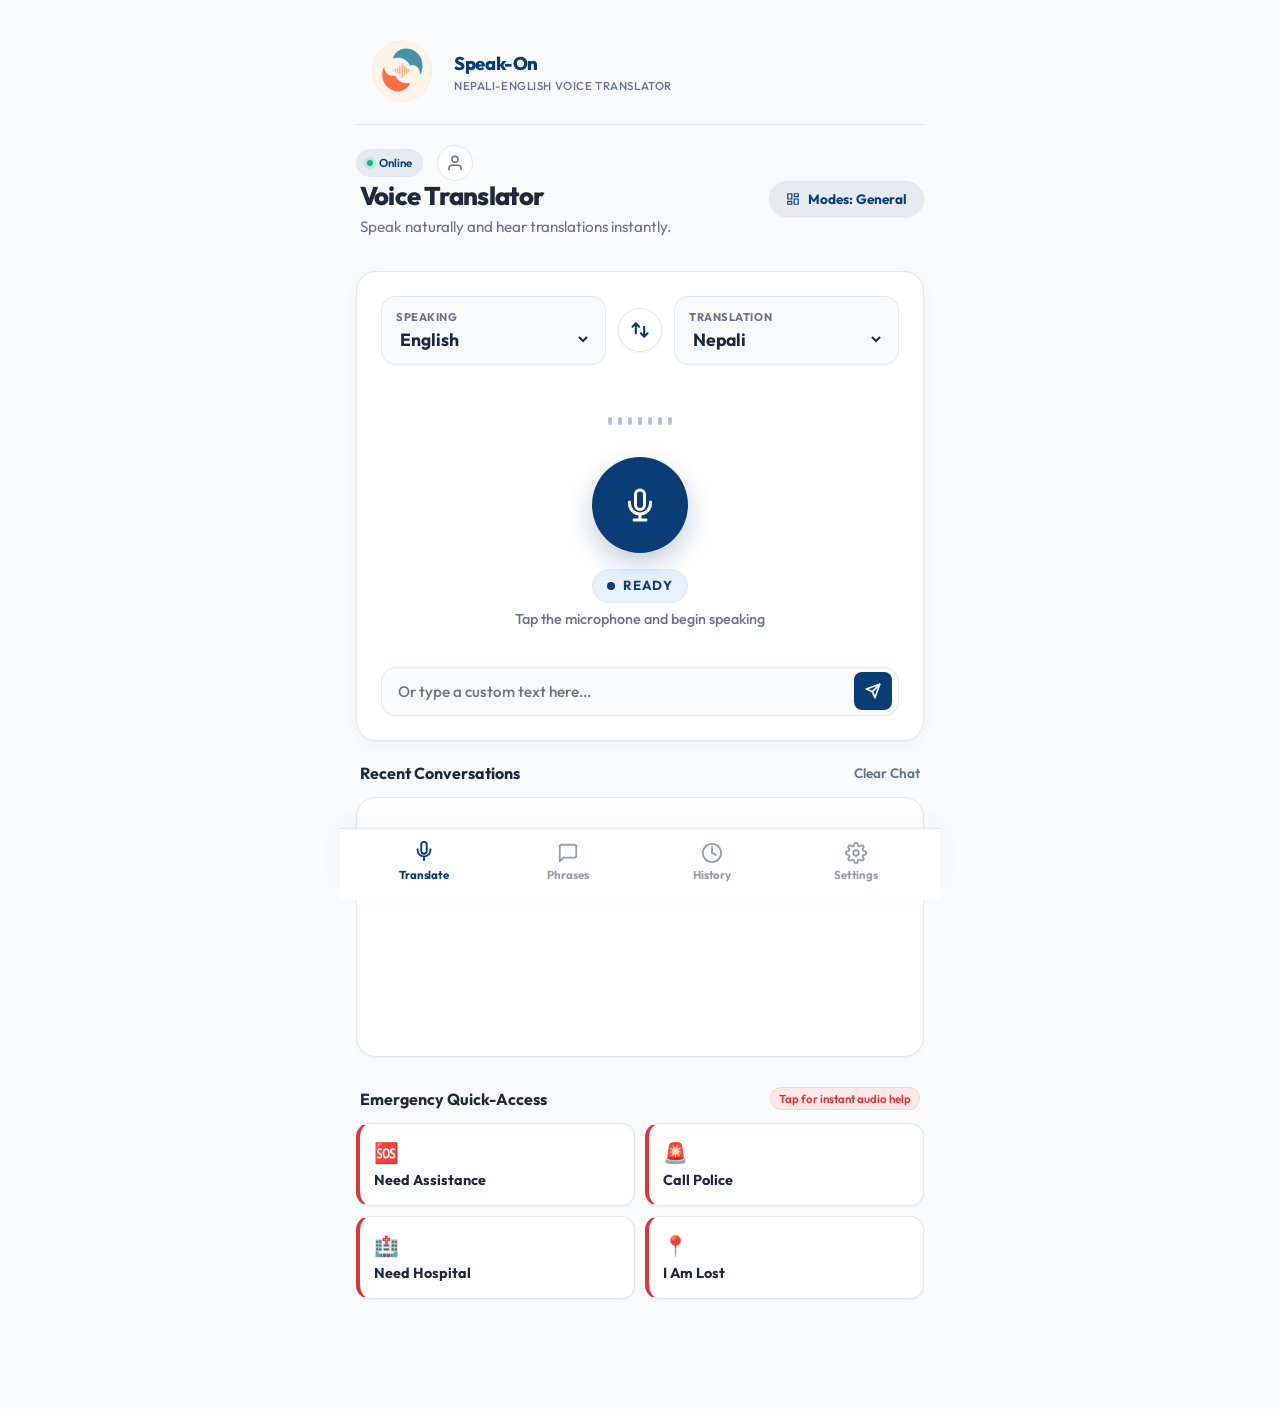
==== frontend/index.html @ 9ef64abe "Merge auth feature into main" ====
<!DOCTYPE html>
<html lang="en">
<head>
  <meta charset="UTF-8" />
  <meta name="viewport" content="width=device-width, initial-scale=1.0" />
  <title>Speak-On | Premium Voice Translator</title>
  
  <!-- Modern clean font from Google Fonts -->
  <link rel="preconnect" href="https://fonts.googleapis.com">
  <link rel="preconnect" href="https://fonts.gstatic.com" crossorigin>
  <link href="https://fonts.googleapis.com/css2?family=Outfit:wght@300;400;500;600;700;800&display=swap" rel="stylesheet">
  
  <link rel="stylesheet" href="style.css" />
</head>
<body>

  <!-- Main Shell optimized for both mobile one-hand use and center-focused desktop styling -->
  <div class="app-shell" id="appShell">
    
    <!-- Top Header Navigation -->
    <header class="app-header">
    <div class="header-left">

        <div class="logo-container">
            <img src="logo1.png" alt="Speak-On Logo" class="logo-img">
        </div>

        <div class="brand-text">
            <span class="app-name">Speak-On</span>
            <span class="app-tagline">
                Nepali-English Voice Translator
            </span>
        </div>

    </div>

</header>
      
      <div class="header-right">
        <!-- Live Offline / Online connectivity badge -->
        <div class="connectivity-badge" id="connectivityBadge">
          <span class="badge-dot"></span>
          <span class="badge-text" id="connectivityText">Online</span>
        </div>
        
        <button class="profile-btn" id="openProfile" aria-label="Profile Account">
          <svg viewBox="0 0 24 24" fill="none" stroke="currentColor" stroke-width="2" stroke-linecap="round" stroke-linejoin="round">
            <path d="M20 21v-2a4 4 0 0 0-4-4H8a4 4 0 0 0-4 4v2" />
            <circle cx="12" cy="7" r="4" />
          </svg>
        </button>
      </div>
    </header>

    <!-- Content Sections Wrapper -->
    <main class="app-content">
      
      <!-- 1. TRANSLATE TAB SECTION -->
      <section class="tab-panel active" id="tab-translator">
        
        <!-- Top Section -->
        <div class="translator-screen-top">
          <div class="section-intro">
            <h1 class="main-heading" id="mainScreenTitle">Voice Translator</h1>
            <p class="main-subheading" id="mainScreenDesc">Speak naturally and hear translations instantly.</p>
          </div>
          
          <div class="modes-pill-container">
            <!-- Mode selection button always present at the top of the screen -->
            <button class="btn-modes-trigger" id="btnModesTrigger" aria-haspopup="dialog" aria-label="Select translation mode">
              <svg viewBox="0 0 24 24" fill="none" stroke="currentColor" stroke-width="2" stroke-linecap="round" stroke-linejoin="round">
                <rect x="3" y="3" width="7" height="9" />
                <rect x="14" y="3" width="7" height="5" />
                <rect x="14" y="12" width="7" height="9" />
                <rect x="3" y="16" width="7" height="5" />
              </svg>
              <span id="activeModeLabel">Modes: General</span>
            </button>

            <!-- Reset back to general quick trigger, hidden in general mode -->
            <button class="btn-clear-mode-context" id="btnClearModeContext" style="display: none;" aria-label="Reset to general mode">
              Reset Mode
            </button>
          </div>
        </div>

        <!-- Main Split Layout (Translator vs Phrases & Conversations) -->
        <div class="mode-split-layout">
          
          <!-- Left Panel: Focused Translator Area -->
          <div class="mode-translator-panel">
            <div class="card translator-card">
              <!-- Language Selector -->
              <div class="language-selector">
                <div class="lang-card" id="sourceLangCard">
                  <span class="lang-label">Speaking</span>
                  <select id="sourceLanguage" class="lang-select" aria-label="Source Language">
                    <option value="English">English</option>
                    <option value="Nepali">Nepali</option>
                  </select>
                </div>

                <!-- Swap Button -->
                <button class="swap-button" id="swapLanguages" aria-label="Swap Languages">
                  <svg viewBox="0 0 24 24" fill="none" stroke="currentColor" stroke-width="2.5" stroke-linecap="round" stroke-linejoin="round">
                    <path d="M7 16V4M7 4L3 8M7 4l4 4M17 8v12M17 20l-4-4M17 20l4-4" />
                  </svg>
                </button>

                <div class="lang-card" id="targetLangCard">
                  <span class="lang-label">Translation</span>
                  <select id="targetLanguage" class="lang-select" aria-label="Target Language">
                    <option value="Nepali">Nepali</option>
                    <option value="English">English</option>
                  </select>
                </div>
              </div>

              <!-- Voice input microphone & waves -->
              <div class="voice-stage">
                <div class="recording-visualizer">
                  <div class="waves-container" id="wavesContainer">
                    <div class="wave-bar"></div>
                    <div class="wave-bar"></div>
                    <div class="wave-bar"></div>
                    <div class="wave-bar"></div>
                    <div class="wave-bar"></div>
                    <div class="wave-bar"></div>
                    <div class="wave-bar"></div>
                  </div>
                </div>

                <button class="mic-button" id="micButton" aria-label="Microphone, click to record voice">
                  <span class="mic-ripple"></span>
                  <svg class="mic-svg" viewBox="0 0 24 24" fill="none" stroke="currentColor" stroke-width="2" stroke-linecap="round" stroke-linejoin="round">
                    <path d="M12 2a3 3 0 0 0-3 3v7a3 3 0 0 0 6 0V5a3 3 0 0 0-3-3Z" />
                    <path d="M19 10v1a7 7 0 0 1-14 0v-1M12 19v3M8 22h8" />
                  </svg>
                </button>

                <div class="stage-info">
                  <div class="status-badge" id="statusBadge">
                    <span class="status-dot"></span>
                    <span class="status-text" id="statusText">Ready</span>
                  </div>
                  <p class="status-instruction" id="statusInstruction">Tap the microphone and begin speaking</p>
                </div>
              </div>

              <!-- Text fallback manual input -->
              <div class="manual-input-box">
                <input type="text" id="manualTextInput" placeholder="Or type a custom text here..." aria-label="Manual translate input" />
                <button class="btn-translate-submit" id="btnManualTranslate" aria-label="Translate typed text">
                  <svg viewBox="0 0 24 24" fill="none" stroke="currentColor" stroke-width="2.5" stroke-linecap="round" stroke-linejoin="round">
                    <line x1="22" y1="2" x2="11" y2="13" />
                    <polygon points="22 2 15 22 11 13 2 9 22 2" />
                  </svg>
                </button>
              </div>
            </div>
          </div>

          <!-- Right Panel: Quick Phrases & Conversations -->
          <div class="mode-phrases-chat-panel">
            
            <!-- Quick Phrases Card Grid (Only visible in specific modes) -->
            <div class="card mode-phrases-card" id="modePhrasesCard" style="display: none;">
              <div class="mode-phrases-header">
                <span class="phrases-card-title" id="phrasesCardTitle">Situational Phrases</span>
                <span class="phrases-card-desc">Tap for instant translation audio</span>
              </div>
              <div class="mode-phrases-scroll">
                <div class="mode-phrases-grid" id="modePhrasesGrid">
                  <!-- Dynamic phrase buttons loaded by JavaScript -->
                </div>
              </div>
            </div>

            <!-- Chat Conversations Area -->
            <div class="chat-section">
              <div class="chat-header">
                <span class="chat-title">Recent Conversations</span>
                <button class="chat-clear-btn" id="btnConversationClear" aria-label="Clear active conversation">Clear Chat</button>
              </div>
              
              <div class="chat-container" id="chatContainer">
                <!-- Dynamic chat bubbles loaded by JavaScript -->
              </div>
            </div>

          </div>

        </div>

        <!-- 6. EMERGENCY SECTION -->
        <div class="emergency-section">
          <div class="emergency-header">
            <span class="emergency-title">Emergency Quick-Access</span>
            <span class="emergency-tag">Tap for instant audio help</span>
          </div>
          
          <div class="emergency-grid" id="emergencyGrid">
            <button class="emergency-btn" data-phrase="Need Assistance" aria-label="Emergency button: Need Assistance">
              <span class="emerg-icon">🆘</span>
              <span class="emerg-label">Need Assistance</span>
            </button>
            <button class="emergency-btn" data-phrase="Call Police" aria-label="Emergency button: Call Police">
              <span class="emerg-icon">🚨</span>
              <span class="emerg-label">Call Police</span>
            </button>
            <button class="emergency-btn" data-phrase="Need Hospital" aria-label="Emergency button: Need Hospital">
              <span class="emerg-icon">🏥</span>
              <span class="emerg-label">Need Hospital</span>
            </button>
            <button class="emergency-btn" data-phrase="I Am Lost" aria-label="Emergency button: I Am Lost">
              <span class="emerg-icon">📍</span>
              <span class="emerg-label">I Am Lost</span>
            </button>
          </div>
        </div>

      </section>

      <!-- 2. QUICK PHRASES TAB SECTION -->
      <section class="tab-panel" id="tab-phrases">
        <div class="section-intro">
          <h1 class="main-heading">Quick Phrases</h1>
          <p class="main-subheading">Tappable phrase cards categorized for key tourist situations.</p>
        </div>

        <div class="phrases-wrapper">
          
          <!-- Category Grid Container -->
          <div class="phrases-category-card">
            <h2 class="category-header"><span class="cat-icon">🛒</span> Shopping</h2>
            <div class="phrases-grid" id="cat-shopping"></div>
          </div>

          <div class="phrases-category-card">
            <h2 class="category-header"><span class="cat-icon">🍽️</span> Dining</h2>
            <div class="phrases-grid" id="cat-dining"></div>
          </div>

          <div class="phrases-category-card">
            <h2 class="category-header"><span class="cat-icon">🚌</span> Transportation</h2>
            <div class="phrases-grid" id="cat-transportation"></div>
          </div>

          <div class="phrases-category-card">
            <h2 class="category-header"><span class="cat-icon">🏨</span> Hotel</h2>
            <div class="phrases-grid" id="cat-hotel"></div>
          </div>

        </div>
      </section>

      <!-- 3. TRANSLATION HISTORY TAB SECTION -->
      <section class="tab-panel" id="tab-history">
        <div class="section-intro">
          <h1 class="main-heading">Translation History</h1>
          <p class="main-subheading">Review recent translations. Click to play audio or save as favorite.</p>
        </div>

        <div class="card history-card">
          <div class="history-controls">
            <span class="history-count" id="historyCount">0 saved entries</span>
            <button class="btn-clear-history" id="btnClearHistory">Clear All</button>
          </div>
          
          <div class="history-list" id="historyList">
            <!-- Dynamic elements go here -->
          </div>
        </div>
      </section>

      <!-- 4. APP SETTINGS TAB SECTION -->
      <section class="tab-panel" id="tab-settings">
        <div class="section-intro">
          <h1 class="main-heading">Settings</h1>
          <p class="main-subheading">Customize speech speeds, accessibility themes, and manage data.</p>
        </div>

        <div class="card settings-card">
          <div class="settings-group">
            <h2 class="settings-group-title">Audio & Speech</h2>
            
            <div class="setting-row">
              <div class="setting-info">
                <span class="setting-title">Auto-play Translations</span>
                <span class="setting-desc">Automatically read translations out loud after voice recognition</span>
              </div>
              <label class="switch-toggle" aria-label="Toggle auto play translations">
                <input type="checkbox" id="toggleAutoPlay" checked />
                <span class="switch-slider"></span>
              </label>
            </div>

            <div class="setting-row range-row">
              <div class="setting-info">
                <span class="setting-title">Speech Playback Speed</span>
                <span class="setting-desc">Adjust reading pace for speech synthesizers</span>
              </div>
              <div class="slider-wrapper">
                <input type="range" id="speechSpeedSlider" min="0.5" max="1.5" step="0.1" value="1.0" aria-label="Speech speed slider" />
                <span class="slider-val" id="speechSpeedVal">1.0x</span>
              </div>
            </div>
          </div>

          <div class="settings-group">
            <h2 class="settings-group-title">Theme & Accessibility</h2>

            <div class="setting-row">
              <div class="setting-info">
                <span class="setting-title">Dark Mode Theme</span>
                <span class="setting-desc">Softer, low-light backdrop tailored for nighttime reading</span>
              </div>
              <label class="switch-toggle" aria-label="Toggle dark mode theme">
                <input type="checkbox" id="toggleDarkMode" />
                <span class="switch-slider"></span>
              </label>
            </div>

            <div class="setting-row">
              <div class="setting-info">
                <span class="setting-title">High Contrast Mode</span>
                <span class="setting-desc">Amplifies borders and font weights for enhanced legibility</span>
              </div>
              <label class="switch-toggle" aria-label="Toggle high contrast mode">
                <input type="checkbox" id="toggleHighContrast" />
                <span class="switch-slider"></span>
              </label>
            </div>
          </div>

          <div class="settings-group">
            <h2 class="settings-group-title">System Storage</h2>
            
            <div class="setting-row item-btn-row">
              <div class="setting-info">
                <span class="setting-title">Delete Saved Phrases</span>
                <span class="setting-desc">Clear bookmarked entries from your offline favorites storage</span>
              </div>
              <button class="danger-btn" id="btnResetBookmarks">Clear Saved</button>
            </div>
            
            <div class="setting-row item-btn-row">
              <div class="setting-info">
                <span class="setting-title">Reset Application</span>
                <span class="setting-desc">Wipes all cached translations, preferences, and offline histories</span>
              </div>
              <button class="danger-btn" id="btnResetApp">Reset All Data</button>
            </div>
          </div>
        </div>
      </section>

    </main>

    <!-- FIXED MOBILE-FRIENDLY BOTTOM NAVIGATION BAR -->
    <nav class="bottom-navigation" role="navigation" aria-label="App navigation tabs">
      <button class="nav-tab active" data-target="tab-translator" aria-label="Translate Tab">
        <svg class="nav-tab-icon" viewBox="0 0 24 24" fill="none" stroke="currentColor" stroke-width="2" stroke-linecap="round" stroke-linejoin="round">
          <path d="M12 2a3 3 0 0 0-3 3v7a3 3 0 0 0 6 0V5a3 3 0 0 0-3-3Z" />
          <path d="M19 10v1a7 7 0 0 1-14 0v-1M12 19v3" />
        </svg>
        <span class="nav-tab-label">Translate</span>
      </button>

      <button class="nav-tab" data-target="tab-phrases" aria-label="Phrases Tab">
        <svg class="nav-tab-icon" viewBox="0 0 24 24" fill="none" stroke="currentColor" stroke-width="2" stroke-linecap="round" stroke-linejoin="round">
          <path d="M21 15a2 2 0 0 1-2 2H7l-4 4V5a2 2 0 0 1 2-2h14a2 2 0 0 1 2 2z" />
        </svg>
        <span class="nav-tab-label">Phrases</span>
      </button>

      <button class="nav-tab" data-target="tab-history" aria-label="History Tab">
        <svg class="nav-tab-icon" viewBox="0 0 24 24" fill="none" stroke="currentColor" stroke-width="2" stroke-linecap="round" stroke-linejoin="round">
          <circle cx="12" cy="12" r="10" />
          <polyline points="12 6 12 12 16 14" />
        </svg>
        <span class="nav-tab-label">History</span>
      </button>

      <button class="nav-tab" data-target="tab-settings" aria-label="Settings Tab">
        <svg class="nav-tab-icon" viewBox="0 0 24 24" fill="none" stroke="currentColor" stroke-width="2" stroke-linecap="round" stroke-linejoin="round">
          <circle cx="12" cy="12" r="3" />
          <path d="M19.4 15a1.65 1.65 0 0 0 .33 1.82l.06.06a2 2 0 1 1-2.83 2.83l-.06-.06a1.65 1.65 0 0 0-1.82-.33 1.65 1.65 0 0 0-1 1.51V21a2 2 0 0 1-4 0v-.09A1.65 1.65 0 0 0 9 19.4a1.65 1.65 0 0 0-1.82.33l-.06.06a2 2 0 1 1-2.83-2.83l.06-.06a1.65 1.65 0 0 0 .33-1.82 1.65 1.65 0 0 0-1.51-1H3a2 2 0 0 1 0-4h.09A1.65 1.65 0 0 0 4.6 9a1.65 1.65 0 0 0-.33-1.82l-.06-.06a2 2 0 1 1 2.83-2.83l.06.06a1.65 1.65 0 0 0 1.82.33H9a1.65 1.65 0 0 0 1-1.51V3a2 2 0 0 1 4 0v.09a1.65 1.65 0 0 0 1 1.51 1.65 1.65 0 0 0 1.82-.33l.06-.06a2 2 0 1 1 2.83 2.83l-.06.06a1.65 1.65 0 0 0-.33 1.82V9a1.65 1.65 0 0 0 1.51 1H21a2 2 0 0 1 0 4h-.09a1.65 1.65 0 0 0-1.51 1z" />
        </svg>
        <span class="nav-tab-label">Settings</span>
      </button>
    </nav>

  </div>

  <!-- BUSINESS MODES SELECTION MODAL -->
  <div class="modal-overlay" id="modesModal">
    <div class="modal-content modal-content-modes">
      <button class="close-modal-btn" id="closeModesModal" aria-label="Close Modes Selection Modal">&times;</button>
      <div class="modal-header">
        <h3 class="modal-title">Select Translation Mode</h3>
        <p class="modal-desc">Tune Speak-On to specific travel situations for focused phrases and themes.</p>
      </div>

      <!-- Thumb-friendly Vertical List of Modes options -->
      <div class="modes-selection-list">
        
        <button class="mode-selection-item active" data-mode="general">
          <div class="mode-item-icon selection-icon-general">
            <svg viewBox="0 0 24 24" fill="none" stroke="currentColor" stroke-width="2" stroke-linecap="round" stroke-linejoin="round">
              <polygon points="12 2 2 7 12 12 22 7 12 2" />
              <polyline points="2 17 12 22 22 17" />
              <polyline points="2 12 12 17 22 12" />
            </svg>
          </div>
          <div class="mode-item-info">
            <span class="mode-item-title">General Mode</span>
            <p class="mode-item-desc">Standard speech translation for everyday conversations.</p>
          </div>
          <div class="mode-item-chevron">
            <svg viewBox="0 0 24 24" fill="none" stroke="currentColor" stroke-width="2.5" stroke-linecap="round" stroke-linejoin="round">
              <polyline points="9 18 15 12 9 6" />
            </svg>
          </div>
        </button>

        <button class="mode-selection-item" data-mode="shop">
          <div class="mode-item-icon selection-icon-shop">
            <svg viewBox="0 0 24 24" fill="none" stroke="currentColor" stroke-width="2" stroke-linecap="round" stroke-linejoin="round">
              <path d="M6 2L3 6v14a2 2 0 0 0 2 2h14a2 2 0 0 0 2-2V6l-3-4z" />
              <line x1="3" y1="6" x2="21" y2="6" />
              <path d="M16 10a4 4 0 0 1-8 0" />
            </svg>
          </div>
          <div class="mode-item-info">
            <span class="mode-item-title">Shop Mode</span>
            <p class="mode-item-desc">Tuned for local markets, pricing negotiations, and checkouts.</p>
          </div>
          <div class="mode-item-chevron">
            <svg viewBox="0 0 24 24" fill="none" stroke="currentColor" stroke-width="2.5" stroke-linecap="round" stroke-linejoin="round">
              <polyline points="9 18 15 12 9 6" />
            </svg>
          </div>
        </button>

        <button class="mode-selection-item" data-mode="taxi">
          <div class="mode-item-icon selection-icon-taxi">
            <svg viewBox="0 0 24 24" fill="none" stroke="currentColor" stroke-width="2" stroke-linecap="round" stroke-linejoin="round">
              <rect x="1" y="3" width="15" height="13" rx="2" ry="2" />
              <polygon points="16 8 20 8 23 11 23 16 16 16 16 8" />
              <circle cx="5.5" cy="18.5" r="2.5" />
              <circle cx="18.5" cy="18.5" r="2.5" />
            </svg>
          </div>
          <div class="mode-item-info">
            <span class="mode-item-title">Taxi Mode</span>
            <p class="mode-item-desc">Tuned for directions, fares, and transit communication.</p>
          </div>
          <div class="mode-item-chevron">
            <svg viewBox="0 0 24 24" fill="none" stroke="currentColor" stroke-width="2.5" stroke-linecap="round" stroke-linejoin="round">
              <polyline points="9 18 15 12 9 6" />
            </svg>
          </div>
        </button>

        <button class="mode-selection-item" data-mode="hotel">
          <div class="mode-item-icon selection-icon-hotel">
            <svg viewBox="0 0 24 24" fill="none" stroke="currentColor" stroke-width="2" stroke-linecap="round" stroke-linejoin="round">
              <path d="M2 22V4a2 2 0 0 1 2-2h16a2 2 0 0 1 2 2v18" />
              <path d="M6 12H4M10 12H8M14 12h-2M18 12h-2" />
              <path d="M6 16H4M10 16H8M14 16h-2M18 16h-2" />
              <path d="M6 8H4M10 8H8M14 8h-2M18 8h-2" />
              <path d="M10 22v-4a2 2 0 0 1 4 0v4" />
            </svg>
          </div>
          <div class="mode-item-info">
            <span class="mode-item-title">Hotel Mode</span>
            <p class="mode-item-desc">Tuned for bookings, Wi-Fi errors, and hospitality services.</p>
          </div>
          <div class="mode-item-chevron">
            <svg viewBox="0 0 24 24" fill="none" stroke="currentColor" stroke-width="2.5" stroke-linecap="round" stroke-linejoin="round">
              <polyline points="9 18 15 12 9 6" />
            </svg>
          </div>
        </button>

        <button class="mode-selection-item" data-mode="dining">
          <div class="mode-item-icon selection-icon-dining">
            <svg viewBox="0 0 24 24" fill="none" stroke="currentColor" stroke-width="2" stroke-linecap="round" stroke-linejoin="round">
              <path d="M12 2v20M17 5H9.5a3.5 3.5 0 0 0 0 7h5a3.5 3.5 0 0 1 0 7H6" />
            </svg>
          </div>
          <div class="mode-item-info">
            <span class="mode-item-title">Dining Mode</span>
            <p class="mode-item-desc">Tuned for cafe ordering, spices, menu looks, and billing.</p>
          </div>
          <div class="mode-item-chevron">
            <svg viewBox="0 0 24 24" fill="none" stroke="currentColor" stroke-width="2.5" stroke-linecap="round" stroke-linejoin="round">
              <polyline points="9 18 15 12 9 6" />
            </svg>
          </div>
        </button>

      </div>
    </div>
  </div>

  <!-- TOAST NOTIFICATION CONTAINER -->
  <div class="toast-notification" id="toastNotification" role="alert" aria-live="assertive">
    <span class="toast-message" id="toastMessage">Success</span>
  </div>

  <!-- PROFILE / LOGIN MODAL overlay -->
  <div class="modal-overlay" id="profileModal">
    <div class="modal-content">
      <button class="close-modal-btn" id="closeProfileModal" aria-label="Close Profile Modal">&times;</button>
      <div class="modal-header">
        <h3 class="modal-title">Speak-On Account</h3>
        <p class="modal-desc" id="accountModalDescription">Sign in to save and synchronize your language learning progress.</p>
      </div>

      <div id="signedOutAccount">
        <div class="btn-social-login google-login" id="btnGoogleLogin"></div>

        <div class="modal-separator"><span>or connect with email</span></div>

        <form class="modal-form" id="loginForm" onsubmit="event.preventDefault();">
          <div class="input-field-group">
            <label for="emailInput">Email Address</label>
            <input type="email" id="emailInput" placeholder="name@domain.com" required />
          </div>
          <div class="input-field-group">
            <label for="passwordInput">Password</label>
            <input type="password" id="passwordInput" placeholder="••••••••" required />
          </div>
          <button type="submit" class="btn-primary-action" id="btnEmailLogin">Sign In</button>
        </form>

        <p class="modal-switch-prompt">Don't have an account? <button class="link-switch" id="btnSwitchToSignUp">Sign Up</button></p>
      </div>

      <div class="account-session" id="signedInAccount" hidden>
        <div class="account-avatar" id="accountAvatar"></div>
        <strong class="account-name" id="accountName"></strong>
        <span class="account-email" id="accountEmail"></span>
        <button type="button" class="btn-primary-action account-logout" id="btnLogout">Log Out</button>
      </div>
    </div>
  </div>

  <script src="config.js"></script>
  <script src="script.js"></script>
</body>
</html>
---- frontend/style.css ----
/* 
 * Speak-On Premium Voice Translator Style Sheet
 * Design Ethos: Apple Human Interface Design, Google Translate Simplicity, Airbnb Spacious Layout
 */

/* -------------------------------------------------------------
 * 1. Design Tokens & CSS Variables
 * ------------------------------------------------------------- */
:root {
  /* Fonts */
  --font-family: 'Outfit', -apple-system, BlinkMacSystemFont, "Segoe UI", Roboto, Helvetica, Arial, sans-serif;
  
  /* HSL Color System */
  --primary-hue: 212;
  --primary-sat: 84%;
  --primary-lightness: 25%; /* Deep Blue #0a3d75 */
  
  --primary: hsl(var(--primary-hue), var(--primary-sat), var(--primary-lightness));
  --primary-hover: hsl(var(--primary-hue), var(--primary-sat), calc(var(--primary-lightness) - 5%));
  --primary-light: hsl(var(--primary-hue), var(--primary-sat), 95%);
  --primary-alpha: hsla(var(--primary-hue), var(--primary-sat), var(--primary-lightness), 0.08);
  
  /* Emergency/Recording Accent */
  --accent-red: #D9383A;
  --accent-red-hover: #C22D2F;
  --accent-red-light: #FDE8E8;
  --accent-red-alpha: rgba(217, 56, 58, 0.15);

  /* Layout Backgrounds */
  --bg: #FAFBFC;
  --card-bg: #FFFFFF;
  --chat-sent-bg: var(--primary);
  --chat-sent-text: #FFFFFF;
  --chat-rec-bg: #F1F5F9;
  --chat-rec-text: #1E293B;
  
  /* Typography Colors */
  --text: #1E293B;
  --text-muted: #64748B;
  --text-inverse: #FFFFFF;

  /* Borders & Shadows */
  --border: #E2E8F0;
  --border-thick: 1px;
  --border-radius-lg: 20px;
  --border-radius-md: 14px;
  --border-radius-sm: 8px;
  
  --shadow-sm: 0 1px 3px rgba(15, 23, 42, 0.04), 0 1px 2px rgba(0, 0, 0, 0.02);
  --shadow-md: 0 4px 16px rgba(15, 23, 42, 0.04), 0 1px 2px rgba(15, 23, 42, 0.02);
  --shadow-lg: 0 16px 36px rgba(15, 23, 42, 0.05), 0 4px 12px rgba(0, 0, 0, 0.03);

  /* Audio Wave Heights default */
  --wave-bar-height: 8px;

  /* Transitions */
  --transition-fast: 0.15s ease;
  --transition-normal: 0.25s cubic-bezier(0.4, 0, 0.2, 1);
  --transition-slow: 0.4s cubic-bezier(0.4, 0, 0.2, 1);
}

/* -------------------------------------------------------------
 * 1B. Dynamic Contextual Mode Color Themes
 * ------------------------------------------------------------- */
.app-shell.theme-shop {
  --primary-hue: 340;
  --primary-sat: 75%;
  --primary-lightness: 35%; /* Deep Boutique Crimson */
}

.app-shell.theme-taxi {
  --primary-hue: 38;
  --primary-sat: 92%;
  --primary-lightness: 28%; /* Gold Cab Transit */
}

.app-shell.theme-hotel {
  --primary-hue: 162;
  --primary-sat: 65%;
  --primary-lightness: 24%; /* Serene Hospitality Emerald */
}

.app-shell.theme-dining {
  --primary-hue: 18;
  --primary-sat: 75%;
  --primary-lightness: 34%; /* Warm Dining Terracotta */
}

/* -------------------------------------------------------------
 * 2. Theme Overrides (Dark & High Contrast)
 * ------------------------------------------------------------- */
body.dark-mode {
  --bg: #121824;
  --card-bg: #1E2638;
  
  --primary-light: #253147;
  --primary-alpha: rgba(56, 139, 253, 0.15);
  
  --chat-sent-bg: var(--primary-light);
  --chat-sent-text: #F1F5F9;
  --chat-rec-bg: #2B364C;
  --chat-rec-text: #F1F5F9;
  
  --text: #F1F5F9;
  --text-muted: #94A3B8;
  --border: #2E3A52;
  
  --shadow-sm: 0 1px 3px rgba(0, 0, 0, 0.2);
  --shadow-md: 0 4px 16px rgba(0, 0, 0, 0.25);
  --shadow-lg: 0 16px 36px rgba(0, 0, 0, 0.3);
}

body.high-contrast {
  --border-thick: 2px;
  --border: #0F172A;
  --text: #000000;
  --text-muted: #1E293B;
  --shadow-sm: none;
  --shadow-md: none;
  --shadow-lg: none;
}

body.dark-mode.high-contrast {
  --border: #FFFFFF;
  --text: #FFFFFF;
  --text-muted: #CBD5E1;
}

/* -------------------------------------------------------------
 * 3. Global CSS Reset & Base Elements
 * ------------------------------------------------------------- */
* {
  box-sizing: border-box;
  margin: 0;
  padding: 0;
  -webkit-tap-highlight-color: transparent;
}

body {
  font-family: var(--font-family);
  background-color: var(--bg);
  color: var(--text);
  line-height: 1.5;
  transition: background-color var(--transition-normal), color var(--transition-normal);
  display: flex;
  justify-content: center;
  min-height: 100vh;
  overflow-x: hidden;
  padding-bottom: 90px; /* Space for bottom nav */
}

input, select, textarea, button {
  font-family: inherit;
  font-size: inherit;
  color: inherit;
  outline: none;
}

button {
  background: none;
  border: none;
  cursor: pointer;
  display: inline-flex;
  align-items: center;
  justify-content: center;
  transition: all var(--transition-fast);
}

/* Scrollbar Customization */
::-webkit-scrollbar {
  width: 6px;
  height: 6px;
}
::-webkit-scrollbar-track {
  background: transparent;
}
::-webkit-scrollbar-thumb {
  background: var(--border);
  border-radius: 99px;
}
::-webkit-scrollbar-thumb:hover {
  background: var(--text-muted);
}

/* -------------------------------------------------------------
 * 4. App Shell & Layout
 * ------------------------------------------------------------- */
.app-shell {
  width: 100%;
  max-width: 600px; /* Default shell frame */
  padding: 20px 16px;
  display: flex;
  flex-direction: column;
  min-height: 100vh;
  transition: all var(--transition-normal);
}

/* Expands viewport for split columns during active business modes */
.app-shell.mode-active {
  max-width: 1000px;
}

/* Header */
.app-header {
  display: flex;
  align-items: center;
  justify-content: space-between;
  padding: 12px 6px;
  margin-bottom: 20px;
  border-bottom: var(--border-thick) solid var(--border);
  transition: border-color var(--transition-normal);
}

.header-left {
  display: flex;
  align-items: center;
  gap: 12px;
}

.logo-container {
  width: 40px;
  height: 40px;
  display: grid;
  place-items: center;
}

.logo-svg {
  width: 100%;
  height: 100%;
  border-radius: 12px;
}

.brand-text {
  display: flex;
  flex-direction: column;
}

.app-name {
  font-size: 1.15rem;
  font-weight: 800;
  letter-spacing: -0.02em;
  color: var(--primary);
  transition: color var(--transition-normal);
}
body.dark-mode .app-name {
  color: #FFFFFF;
}

.app-tagline {
  font-size: 0.72rem;
  color: var(--text-muted);
  font-weight: 500;
  text-transform: uppercase;
  letter-spacing: 0.05em;
}

.header-right {
  display: flex;
  align-items: center;
  gap: 14px;
}

/* Connectivity Indicator Badge */
.connectivity-badge {
  display: flex;
  align-items: center;
  gap: 6px;
  background-color: var(--primary-alpha);
  border: var(--border-thick) solid var(--border);
  padding: 4px 10px;
  border-radius: 99px;
  font-size: 0.72rem;
  font-weight: 600;
  color: var(--primary);
  transition: all var(--transition-normal);
}
body.dark-mode .connectivity-badge {
  color: #FFFFFF;
}

.badge-dot {
  width: 6px;
  height: 6px;
  background-color: #10B981; /* Green */
  border-radius: 50%;
  box-shadow: 0 0 0 3px rgba(16, 185, 129, 0.15);
}

.connectivity-badge.offline {
  background-color: var(--accent-red-alpha);
  color: var(--accent-red);
}
.connectivity-badge.offline .badge-dot {
  background-color: var(--accent-red);
  box-shadow: 0 0 0 3px rgba(217, 56, 58, 0.2);
}

.profile-btn {
  width: 36px;
  height: 36px;
  display: inline-flex;
  align-items: center;
  justify-content: center;
  border-radius: 50%;
  color: var(--text-muted);
  font: inherit;
  font-size: 0.875rem;
  font-weight: 700;
  border: var(--border-thick) solid var(--border);
  background-color: var(--card-bg);
}
.profile-btn:hover {
  color: var(--primary);
  background-color: var(--primary-light);
  transform: translateY(-1px);
}
.profile-btn svg {
  width: 18px;
  height: 18px;
}

/* -------------------------------------------------------------
 * 5. General Layout Classes
 * ------------------------------------------------------------- */
.app-content {
  flex: 1;
  display: flex;
  flex-direction: column;
}

/* Tab Switching Control */
.tab-panel {
  display: none;
  animation: fadeIn var(--transition-normal);
}

.tab-panel.active {
  display: flex;
  flex-direction: column;
  gap: 20px;
}

.section-intro {
  margin-bottom: 4px;
  padding: 0 4px;
  flex: 1;
}

.main-heading {
  font-size: 1.6rem;
  font-weight: 800;
  letter-spacing: -0.03em;
  color: var(--text);
  line-height: 1.2;
}

.main-subheading {
  font-size: 0.95rem;
  color: var(--text-muted);
  margin-top: 4px;
}

/* Card Container Base */
.card {
  background-color: var(--card-bg);
  border: var(--border-thick) solid var(--border);
  border-radius: var(--border-radius-lg);
  box-shadow: var(--shadow-md);
  padding: 24px;
  display: flex;
  flex-direction: column;
  gap: 20px;
  transition: all var(--transition-normal);
}

/* -------------------------------------------------------------
 * 6. Dynamic Mode Selection Bar (Top of Screen)
 * ------------------------------------------------------------- */
.translator-screen-top {
  display: flex;
  justify-content: space-between;
  align-items: flex-start;
  gap: 16px;
  margin-bottom: 8px;
}

@media (max-width: 480px) {
  .translator-screen-top {
    flex-direction: column;
    align-items: stretch;
    gap: 12px;
  }
}

.modes-pill-container {
  display: flex;
  align-items: center;
  gap: 8px;
}

.btn-modes-trigger {
  padding: 8px 16px;
  border-radius: 99px;
  background-color: var(--primary-alpha);
  border: var(--border-thick) solid var(--border);
  color: var(--primary);
  font-size: 0.85rem;
  font-weight: 700;
  display: inline-flex;
  align-items: center;
  gap: 8px;
  box-shadow: var(--shadow-sm);
  transition: all var(--transition-normal);
}

.btn-modes-trigger svg {
  width: 14px;
  height: 14px;
}

.btn-modes-trigger:hover {
  background-color: var(--primary);
  color: var(--text-inverse);
  transform: translateY(-1px);
}

.btn-clear-mode-context {
  font-size: 0.78rem;
  font-weight: 700;
  color: var(--accent-red);
  background-color: var(--accent-red-light);
  border: var(--border-thick) solid rgba(217, 56, 58, 0.1);
  padding: 8px 14px;
  border-radius: 99px;
}
.btn-clear-mode-context:hover {
  background-color: var(--accent-red);
  color: #FFFFFF;
}

/* -------------------------------------------------------------
 * 7. Unified Mode Screen Split Layout
 * ------------------------------------------------------------- */
.mode-split-layout {
  display: grid;
  grid-template-columns: 1fr;
  gap: 20px;
  width: 100%;
}

@media (min-width: 900px) {
  .mode-split-layout.mode-active {
    grid-template-columns: 1.05fr 1fr;
    gap: 24px;
    align-items: start;
  }
}

.mode-translator-panel {
  display: flex;
  flex-direction: column;
  gap: 20px;
}

.mode-phrases-chat-panel {
  display: flex;
  flex-direction: column;
  gap: 20px;
}

.mode-phrases-card {
  padding: 20px;
  animation: fadeIn var(--transition-normal);
}

.mode-phrases-header {
  display: flex;
  flex-direction: column;
  gap: 2px;
  margin-bottom: 12px;
}

.phrases-card-title {
  font-size: 0.95rem;
  font-weight: 700;
  color: var(--text);
}

.phrases-card-desc {
  font-size: 0.76rem;
  color: var(--text-muted);
}

.mode-phrases-scroll {
  max-height: 230px;
  overflow-y: auto;
  padding-right: 4px;
}

.mode-phrases-grid {
  display: grid;
  grid-template-columns: 1fr;
  gap: 8px;
}

/* Phrase chip button */
.mode-phrase-btn {
  background-color: var(--bg);
  border: var(--border-thick) solid var(--border);
  border-radius: var(--border-radius-md);
  padding: 12px 14px;
  display: flex;
  align-items: center;
  justify-content: space-between;
  width: 100%;
  text-align: left;
  transition: all var(--transition-fast);
}

.mode-phrase-btn:hover {
  background-color: var(--primary-light);
  border-color: var(--primary);
  transform: translateX(4px);
}

.mode-phrase-btn .phrase-text {
  font-size: 0.88rem;
  font-weight: 600;
  color: var(--text);
}

.mode-phrase-btn .phrase-play-arrow {
  color: var(--primary);
  width: 16px;
  height: 16px;
  display: grid;
  place-items: center;
}
.mode-phrase-btn .phrase-play-arrow svg {
  width: 12px;
  height: 12px;
}

/* -------------------------------------------------------------
 * 8. Language Selector & Dropdowns
 * ------------------------------------------------------------- */
.language-selector {
  display: grid;
  grid-template-columns: 1fr auto 1fr;
  align-items: center;
  gap: 12px;
}

.lang-card {
  background-color: var(--bg);
  border: var(--border-thick) solid var(--border);
  border-radius: var(--border-radius-md);
  padding: 12px 14px;
  display: flex;
  flex-direction: column;
  transition: all var(--transition-normal);
}
.lang-card:focus-within {
  border-color: var(--primary);
  box-shadow: 0 0 0 3px var(--primary-alpha);
}

.lang-label {
  font-size: 0.7rem;
  font-weight: 700;
  text-transform: uppercase;
  color: var(--text-muted);
  letter-spacing: 0.05em;
  margin-bottom: 2px;
}

.lang-select {
  border: none;
  background: transparent;
  font-size: 1.1rem;
  font-weight: 700;
  color: var(--text);
  cursor: pointer;
  width: 100%;
}

.swap-button {
  width: 44px;
  height: 44px;
  border-radius: 50%;
  background-color: var(--card-bg);
  border: var(--border-thick) solid var(--border);
  color: var(--primary);
  box-shadow: var(--shadow-sm);
  transition: all var(--transition-normal);
}
.swap-button:hover {
  transform: rotate(180deg) scale(1.05);
  background-color: var(--primary-light);
  box-shadow: var(--shadow-md);
}
.swap-button svg {
  width: 20px;
  height: 20px;
}

/* -------------------------------------------------------------
 * 9. Voice recorder & waveform visualizer
 * ------------------------------------------------------------- */
.voice-stage {
  display: flex;
  flex-direction: column;
  align-items: center;
  padding: 16px 0;
  gap: 16px;
}

/* Waveforms */
.recording-visualizer {
  height: 40px;
  display: grid;
  place-items: center;
  width: 100%;
}

.waves-container {
  display: flex;
  align-items: center;
  justify-content: center;
  gap: 6px;
  height: 100%;
  opacity: 0.3;
  transition: opacity var(--transition-normal);
}
.waves-container.animating {
  opacity: 1;
}

.wave-bar {
  width: 4px;
  height: var(--wave-bar-height);
  background-color: var(--primary);
  border-radius: 99px;
  transition: height var(--transition-fast) ease-in-out;
}
.waves-container.animating .wave-bar {
  background-color: var(--accent-red);
  animation: bounceWave 1.2s ease-in-out infinite alternate;
}

.waves-container.animating .wave-bar:nth-child(1) { animation-delay: 0.1s; height: 12px; }
.waves-container.animating .wave-bar:nth-child(2) { animation-delay: 0.4s; height: 26px; }
.waves-container.animating .wave-bar:nth-child(3) { animation-delay: 0.2s; height: 18px; }
.waves-container.animating .wave-bar:nth-child(4) { animation-delay: 0.5s; height: 36px; }
.waves-container.animating .wave-bar:nth-child(5) { animation-delay: 0.3s; height: 22px; }
.waves-container.animating .wave-bar:nth-child(6) { animation-delay: 0.6s; height: 30px; }
.waves-container.animating .wave-bar:nth-child(7) { animation-delay: 0.15s; height: 10px; }

/* Large Microphone Button */
.mic-button {
  position: relative;
  width: 96px;
  height: 96px;
  border-radius: 50%;
  background-color: var(--primary);
  color: var(--text-inverse);
  box-shadow: 0 10px 24px rgba(10, 61, 117, 0.25);
  z-index: 2;
  transition: background-color var(--transition-normal), box-shadow var(--transition-normal);
}

.mic-button svg {
  width: 36px;
  height: 36px;
  transition: transform var(--transition-normal);
}

.mic-ripple {
  position: absolute;
  inset: -6px;
  border-radius: 50%;
  border: 2px solid var(--primary);
  opacity: 0;
  z-index: -1;
  transition: all var(--transition-normal);
}

.mic-button.listening {
  background-color: var(--accent-red);
  box-shadow: 0 10px 24px rgba(217, 56, 58, 0.3);
}

.mic-button.listening .mic-ripple {
  border-color: var(--accent-red);
  animation: pulseRipple 1.6s infinite ease-out;
  opacity: 0.8;
}

.mic-button:hover {
  transform: translateY(-2px) scale(1.02);
}
.mic-button:active {
  transform: translateY(1px) scale(0.98);
}

/* Stage status text */
.stage-info {
  display: flex;
  flex-direction: column;
  align-items: center;
  gap: 6px;
}

.status-badge {
  display: flex;
  align-items: center;
  gap: 8px;
  background-color: var(--primary-light);
  border: var(--border-thick) solid var(--border);
  padding: 6px 14px;
  border-radius: 99px;
  transition: all var(--transition-normal);
}
body.dark-mode .status-badge {
  background-color: #2E384D;
}

.status-badge .status-dot {
  width: 8px;
  height: 8px;
  border-radius: 50%;
  background-color: var(--primary);
  transition: all var(--transition-normal);
}

.status-text {
  font-size: 0.82rem;
  font-weight: 700;
  text-transform: uppercase;
  letter-spacing: 0.05em;
  color: var(--primary);
  transition: all var(--transition-normal);
}
body.dark-mode .status-text {
  color: #FFFFFF;
}

.status-instruction {
  font-size: 0.9rem;
  color: var(--text-muted);
  font-weight: 500;
  text-align: center;
}

/* Recorder Status States */
.status-badge.listening {
  background-color: var(--accent-red-light);
}
.status-badge.listening .status-dot {
  background-color: var(--accent-red);
  animation: pulseOpacity 1s infinite alternate;
}
.status-badge.listening .status-text {
  color: var(--accent-red);
}

.status-badge.translating {
  background-color: #FEF3C7; /* Amber light */
}
.status-badge.translating .status-dot {
  background-color: #D97706; /* Amber */
  animation: pulseScale 0.8s infinite alternate;
}
.status-badge.translating .status-text {
  color: #D97706;
}

.status-badge.transcribing {
  background-color: #E0F2FE;
}
.status-badge.transcribing .status-dot {
  background-color: #0284C7;
  animation: pulseScale 0.8s infinite alternate;
}
.status-badge.transcribing .status-text {
  color: #0284C7;
}

.status-badge.ready-playback {
  background-color: #D1FAE5; /* Emerald light */
}
.status-badge.ready-playback .status-dot {
  background-color: #059669; /* Emerald */
}
.status-badge.ready-playback .status-text {
  color: #059669;
}

/* Typed Input Fallback */
.manual-input-box {
  display: flex;
  align-items: center;
  background-color: var(--bg);
  border: var(--border-thick) solid var(--border);
  border-radius: var(--border-radius-md);
  padding: 4px 6px 4px 16px;
  transition: all var(--transition-normal);
}
.manual-input-box:focus-within {
  border-color: var(--primary);
  box-shadow: 0 0 0 3px var(--primary-alpha);
}

.manual-input-box input {
  flex: 1;
  border: none;
  background: transparent;
  font-size: 0.95rem;
  font-weight: 500;
  padding: 10px 0;
}

.btn-translate-submit {
  width: 38px;
  height: 38px;
  border-radius: var(--border-radius-sm);
  background-color: var(--primary);
  color: var(--text-inverse);
  transition: background-color var(--transition-normal);
}
.btn-translate-submit:hover {
  background-color: var(--primary-hover);
  transform: scale(1.02);
}
.btn-translate-submit svg {
  width: 16px;
  height: 16px;
}

/* -------------------------------------------------------------
 * 10. Conversation Chat Layout & Bubbles
 * ------------------------------------------------------------- */
.chat-section {
  display: flex;
  flex-direction: column;
  gap: 12px;
}

.chat-header {
  display: flex;
  align-items: center;
  justify-content: space-between;
  padding: 0 4px;
}

.chat-title {
  font-size: 1rem;
  font-weight: 700;
  color: var(--text);
}

.chat-clear-btn {
  font-size: 0.85rem;
  font-weight: 600;
  color: var(--text-muted);
}
.chat-clear-btn:hover {
  color: var(--accent-red);
}

.chat-container {
  background-color: var(--card-bg);
  border: var(--border-thick) solid var(--border);
  border-radius: var(--border-radius-lg);
  padding: 20px;
  min-height: 260px;
  max-height: 340px;
  overflow-y: auto;
  display: flex;
  flex-direction: column;
  gap: 18px;
  box-shadow: var(--shadow-sm);
  scroll-behavior: smooth;
  transition: all var(--transition-normal);
}

.chat-empty-state {
  display: flex;
  flex-direction: column;
  align-items: center;
  justify-content: center;
  flex: 1;
  text-align: center;
  gap: 12px;
  color: var(--text-muted);
  padding: 40px 10px;
}

.empty-state-icon {
  width: 48px;
  height: 48px;
  border-radius: 50%;
  background-color: var(--primary-alpha);
  color: var(--primary);
  display: grid;
  place-items: center;
}
.empty-state-icon svg {
  width: 24px;
  height: 24px;
}

/* Conversation Speech Bubbles */
.speech-row {
  display: flex;
  flex-direction: column;
  width: 100%;
  animation: slideBubble var(--transition-normal) forwards;
}

.speech-bubble {
  max-width: 85%;
  padding: 12px 16px;
  border-radius: var(--border-radius-lg);
  position: relative;
  display: flex;
  flex-direction: column;
  gap: 4px;
  box-shadow: var(--shadow-sm);
}

.bubble-meta {
  display: flex;
  align-items: center;
  gap: 6px;
  font-size: 0.68rem;
  font-weight: 700;
  text-transform: uppercase;
  letter-spacing: 0.05em;
  opacity: 0.8;
}

.bubble-text {
  font-size: 0.98rem;
  font-weight: 500;
  word-break: break-word;
}

.bubble-time {
  font-size: 0.65rem;
  opacity: 0.6;
  margin-top: 4px;
  align-self: flex-end;
}

/* Right Aligned Sent (Tourist Speech) */
.speech-row.sent {
  align-items: flex-end;
}
.speech-row.sent .speech-bubble {
  background-color: var(--chat-sent-bg);
  color: var(--chat-sent-text);
  border-bottom-right-radius: 4px;
}
.speech-row.sent .bubble-meta {
  color: var(--chat-sent-text);
}

/* Left Aligned Received (Translated Local Speech) */
.speech-row.received {
  align-items: flex-start;
}
.speech-row.received .speech-bubble {
  background-color: var(--chat-rec-bg);
  color: var(--chat-rec-text);
  border-bottom-left-radius: 4px;
}
.speech-row.received .bubble-meta {
  color: var(--primary);
}
body.dark-mode .speech-row.received .bubble-meta {
  color: #8BA8CC;
}

/* Translation Actions Panel under Received Bubbles */
.bubble-actions {
  display: flex;
  align-items: center;
  gap: 8px;
  margin-top: 8px;
  padding: 6px 8px;
  border-top: 1px solid var(--border);
  justify-content: flex-end;
}
body.dark-mode .bubble-actions {
  border-color: rgba(255, 255, 255, 0.08);
}

.action-icon-btn {
  width: 28px;
  height: 28px;
  border-radius: 50%;
  color: var(--text-muted);
  background-color: transparent;
}
.action-icon-btn:hover {
  color: var(--primary);
  background-color: var(--primary-light);
}
body.dark-mode .action-icon-btn:hover {
  color: #FFFFFF;
  background-color: #2F3D58;
}

.action-icon-btn svg {
  width: 14px;
  height: 14px;
}

/* Saved state for Bookmark button */
.action-icon-btn.saved {
  color: #D97706; /* Star Amber */
}
.action-icon-btn.saved:hover {
  color: #B45309;
}

/* -------------------------------------------------------------
 * 11. Emergency Access Section
 * ------------------------------------------------------------- */
.emergency-section {
  display: flex;
  flex-direction: column;
  gap: 12px;
  margin-top: 10px;
}

.emergency-header {
  display: flex;
  justify-content: space-between;
  align-items: center;
  padding: 0 4px;
}

.emergency-title {
  font-size: 1rem;
  font-weight: 700;
  color: var(--text);
}

.emergency-tag {
  font-size: 0.72rem;
  color: var(--accent-red);
  font-weight: 600;
  background-color: var(--accent-red-light);
  padding: 2px 8px;
  border-radius: 99px;
  border: var(--border-thick) solid rgba(217, 56, 58, 0.1);
}

.emergency-grid {
  display: grid;
  grid-template-columns: repeat(2, 1fr);
  gap: 10px;
}

.emergency-btn {
  background-color: var(--card-bg);
  border: var(--border-thick) solid var(--border);
  border-radius: var(--border-radius-md);
  padding: 16px 14px;
  display: flex;
  flex-direction: column;
  align-items: flex-start;
  gap: 6px;
  box-shadow: var(--shadow-sm);
  border-left: 4px solid var(--accent-red);
  text-align: left;
}
.emergency-btn:hover {
  transform: translateY(-2px);
  box-shadow: var(--shadow-md);
  background-color: var(--accent-red-light);
}

.emerg-icon {
  font-size: 1.25rem;
}

.emerg-label {
  font-size: 0.9rem;
  font-weight: 700;
  color: var(--text);
}

/* -------------------------------------------------------------
 * 12. Quick Phrases Tab Components
 * ------------------------------------------------------------- */
.phrases-wrapper {
  display: flex;
  flex-direction: column;
  gap: 20px;
}

.phrases-category-card {
  background-color: var(--card-bg);
  border: var(--border-thick) solid var(--border);
  border-radius: var(--border-radius-lg);
  padding: 20px;
  box-shadow: var(--shadow-sm);
  display: flex;
  flex-direction: column;
  gap: 14px;
  transition: all var(--transition-normal);
}

.category-header {
  font-size: 1.1rem;
  font-weight: 700;
  color: var(--text);
  display: flex;
  align-items: center;
  gap: 8px;
}

.cat-icon {
  font-size: 1.2rem;
}

.phrases-grid {
  display: grid;
  grid-template-columns: 1fr;
  gap: 8px;
}

.phrase-row-btn {
  background-color: var(--bg);
  border: var(--border-thick) solid var(--border);
  border-radius: var(--border-radius-md);
  padding: 12px 14px;
  display: flex;
  align-items: center;
  justify-content: space-between;
  width: 100%;
  text-align: left;
}
.phrase-row-btn:hover {
  background-color: var(--primary-light);
  border-color: var(--primary);
  transform: translateX(4px);
}

.phrase-row-btn .phrase-text {
  font-size: 0.9rem;
  font-weight: 600;
  color: var(--text);
}

.phrase-play-arrow {
  color: var(--primary);
  width: 20px;
  height: 20px;
  display: grid;
  place-items: center;
}
.phrase-play-arrow svg {
  width: 14px;
  height: 14px;
}

/* -------------------------------------------------------------
 * 13. History Page Components
 * ------------------------------------------------------------- */
.history-card {
  padding: 20px;
}

.history-controls {
  display: flex;
  align-items: center;
  justify-content: space-between;
  padding-bottom: 12px;
  border-bottom: 1px solid var(--border);
  margin-bottom: 8px;
}

.history-count {
  font-size: 0.85rem;
  font-weight: 600;
  color: var(--text-muted);
}

.btn-clear-history {
  font-size: 0.85rem;
  font-weight: 700;
  color: var(--accent-red);
}
.btn-clear-history:hover {
  text-decoration: underline;
}

.history-list {
  display: flex;
  flex-direction: column;
  gap: 12px;
  max-height: 480px;
  overflow-y: auto;
}

.history-item {
  background-color: var(--bg);
  border: var(--border-thick) solid var(--border);
  border-radius: var(--border-radius-md);
  padding: 16px;
  display: flex;
  flex-direction: column;
  gap: 8px;
  position: relative;
  transition: all var(--transition-normal);
}
.history-item:hover {
  border-color: var(--primary);
  box-shadow: var(--shadow-sm);
}

.history-meta {
  display: flex;
  align-items: center;
  justify-content: space-between;
}

.history-langs {
  font-size: 0.72rem;
  font-weight: 700;
  color: var(--text-muted);
  text-transform: uppercase;
  letter-spacing: 0.05em;
}

.history-item-actions {
  display: flex;
  gap: 6px;
}

.history-original {
  font-size: 0.95rem;
  font-weight: 700;
  color: var(--text);
}

.history-translated {
  font-size: 0.92rem;
  font-weight: 500;
  color: var(--primary);
  border-left: 2px solid var(--primary);
  padding-left: 10px;
  margin-top: 2px;
}
body.dark-mode .history-translated {
  color: #8BA8CC;
  border-left-color: #8BA8CC;
}

/* -------------------------------------------------------------
 * 14. Settings Page Layout
 * ------------------------------------------------------------- */
.settings-card {
  gap: 24px;
}

.settings-group {
  display: flex;
  flex-direction: column;
  gap: 14px;
}

.settings-group-title {
  font-size: 0.8rem;
  font-weight: 700;
  color: var(--primary);
  text-transform: uppercase;
  letter-spacing: 0.08em;
  border-bottom: 1px solid var(--border);
  padding-bottom: 6px;
}
body.dark-mode .settings-group-title {
  color: #8BA8CC;
}

.setting-row {
  display: flex;
  align-items: center;
  justify-content: space-between;
  gap: 16px;
  padding: 6px 0;
}

.setting-info {
  display: flex;
  flex-direction: column;
  gap: 2px;
  flex: 1;
}

.setting-title {
  font-size: 0.98rem;
  font-weight: 700;
  color: var(--text);
}

.setting-desc {
  font-size: 0.78rem;
  color: var(--text-muted);
}

/* Range input layout */
.setting-row.range-row {
  flex-direction: column;
  align-items: stretch;
  gap: 8px;
}

.slider-wrapper {
  display: flex;
  align-items: center;
  gap: 12px;
  margin-top: 4px;
}

.slider-wrapper input[type="range"] {
  flex: 1;
  height: 4px;
  background-color: var(--border);
  border-radius: 99px;
  appearance: none;
  outline: none;
  cursor: pointer;
}
.slider-wrapper input[type="range"]::-webkit-slider-thumb {
  appearance: none;
  width: 18px;
  height: 18px;
  border-radius: 50%;
  background-color: var(--primary);
  box-shadow: var(--shadow-sm);
}

.slider-val {
  font-size: 0.85rem;
  font-weight: 700;
  color: var(--text);
  min-width: 36px;
  text-align: right;
}

/* Settings Switch Toggles */
.switch-toggle {
  position: relative;
  display: inline-block;
  width: 44px;
  height: 24px;
}

.switch-toggle input {
  opacity: 0;
  width: 0;
  height: 0;
}

.switch-slider {
  position: absolute;
  cursor: pointer;
  inset: 0;
  background-color: var(--border);
  border-radius: 34px;
  transition: var(--transition-normal);
}

.switch-slider:before {
  position: absolute;
  content: "";
  height: 16px;
  width: 16px;
  left: 4px;
  bottom: 4px;
  background-color: white;
  border-radius: 50%;
  transition: var(--transition-normal);
  box-shadow: 0 1px 3px rgba(0,0,0,0.1);
}

input:checked + .switch-slider {
  background-color: var(--primary);
}

input:checked + .switch-slider:before {
  transform: translateX(20px);
}

/* Button settings row */
.setting-row.item-btn-row {
  align-items: flex-start;
}

.danger-btn {
  padding: 8px 14px;
  border-radius: var(--border-radius-sm);
  background-color: var(--accent-red-light);
  color: var(--accent-red);
  font-size: 0.8rem;
  font-weight: 700;
  border: var(--border-thick) solid rgba(217, 56, 58, 0.1);
}
.danger-btn:hover {
  background-color: var(--accent-red);
  color: white;
  transform: scale(1.02);
}

/* -------------------------------------------------------------
 * 15. Bottom Navigation Bar Layout
 * ------------------------------------------------------------- */
.bottom-navigation {
  position: fixed;
  bottom: 0;
  left: 50%;
  transform: translateX(-50%);
  width: 100%;
  max-width: 600px;
  height: 72px;
  background-color: rgba(255, 255, 255, 0.88);
  backdrop-filter: blur(14px);
  -webkit-backdrop-filter: blur(14px);
  border-top: var(--border-thick) solid var(--border);
  display: flex;
  justify-content: space-around;
  padding: 8px 12px 14px;
  box-shadow: 0 -8px 24px rgba(15, 23, 42, 0.03);
  z-index: 10;
  transition: background-color var(--transition-normal), border-color var(--transition-normal);
}
body.dark-mode .bottom-navigation {
  background-color: rgba(30, 38, 56, 0.88);
}

.nav-tab {
  display: flex;
  flex-direction: column;
  align-items: center;
  justify-content: center;
  gap: 3px;
  flex: 1;
  color: var(--text-muted);
  opacity: 0.7;
}

.nav-tab-icon {
  width: 22px;
  height: 22px;
  transition: transform var(--transition-fast);
}

.nav-tab-label {
  font-size: 0.72rem;
  font-weight: 700;
  letter-spacing: -0.01em;
}

.nav-tab.active {
  color: var(--primary);
  opacity: 1;
}
body.dark-mode .nav-tab.active {
  color: #FFFFFF;
}

.nav-tab.active .nav-tab-icon {
  transform: translateY(-2px);
}

/* -------------------------------------------------------------
 * 16. Toast & Modal Popups Styling
 * ------------------------------------------------------------- */

/* Toast notification */
.toast-notification {
  position: fixed;
  bottom: 86px;
  left: 50%;
  transform: translateX(-50%) translateY(20px);
  background-color: #1E293B;
  color: #FFFFFF;
  border-radius: 99px;
  padding: 10px 18px;
  font-size: 0.85rem;
  font-weight: 600;
  box-shadow: 0 10px 25px rgba(0, 0, 0, 0.25);
  opacity: 0;
  pointer-events: none;
  transition: opacity var(--transition-normal), transform var(--transition-normal);
  z-index: 99;
}
body.dark-mode .toast-notification {
  background-color: #FFFFFF;
  color: #0F172A;
}

.toast-notification.show {
  opacity: 1;
  transform: translateX(-50%) translateY(0);
}

/* Modal Overlay & Card Content */
.modal-overlay {
  position: fixed;
  inset: 0;
  background-color: rgba(15, 23, 42, 0.4);
  backdrop-filter: blur(4px);
  display: grid;
  place-items: center;
  padding: 16px;
  opacity: 0;
  pointer-events: none;
  transition: opacity var(--transition-normal);
  z-index: 100;
}

.modal-overlay.show {
  opacity: 1;
  pointer-events: all;
}

.modal-content {
  background-color: var(--card-bg);
  border: var(--border-thick) solid var(--border);
  border-radius: var(--border-radius-lg);
  box-shadow: var(--shadow-lg);
  padding: 28px;
  width: 100%;
  max-width: 400px;
  position: relative;
  display: flex;
  flex-direction: column;
  gap: 16px;
  transform: scale(0.95);
  transition: transform var(--transition-normal);
}

.modal-overlay.show .modal-content {
  transform: scale(1);
}

.close-modal-btn {
  position: absolute;
  top: 16px;
  right: 16px;
  width: 32px;
  height: 32px;
  border-radius: 50%;
  font-size: 1.5rem;
  color: var(--text-muted);
  background-color: var(--bg);
}
.close-modal-btn:hover {
  background-color: var(--primary-light);
  color: var(--primary);
}

.modal-header {
  display: flex;
  flex-direction: column;
  gap: 4px;
}

.modal-title {
  font-size: 1.25rem;
  font-weight: 800;
  color: var(--text);
}

.modal-desc {
  font-size: 0.8rem;
  color: var(--text-muted);
}

/* Specific styling for modes selection dialog */
.modal-content-modes {
  max-width: 440px;
}

.modes-selection-list {
  display: flex;
  flex-direction: column;
  gap: 10px;
  margin-top: 4px;
}

.mode-selection-item {
  width: 100%;
  padding: 12px 14px;
  border-radius: var(--border-radius-md);
  border: var(--border-thick) solid var(--border);
  background-color: var(--card-bg);
  display: flex;
  align-items: center;
  text-align: left;
  gap: 12px;
  cursor: pointer;
  transition: all var(--transition-fast);
}

.mode-selection-item:hover {
  border-color: var(--primary);
  background-color: var(--primary-light);
}

.mode-selection-item.active {
  border-color: var(--primary);
  background-color: var(--primary-alpha);
  box-shadow: inset 0 0 0 1px var(--primary);
}

.mode-item-icon {
  width: 38px;
  height: 38px;
  border-radius: var(--border-radius-sm);
  display: grid;
  place-items: center;
  flex-shrink: 0;
  background-color: var(--primary-light);
  color: var(--primary);
}

/* Environmental Colors matching items */
.selection-icon-general { color: #1E293B; background-color: #E2E8F0; }
.selection-icon-shop { color: #E11D48; background-color: rgba(225, 29, 72, 0.08); }
.selection-icon-taxi { color: #D97706; background-color: rgba(217, 119, 6, 0.08); }
.selection-icon-hotel { color: #059669; background-color: rgba(5, 150, 105, 0.08); }
.selection-icon-dining { color: #EA580C; background-color: rgba(234, 88, 12, 0.08); }

.mode-item-info {
  flex: 1;
  display: flex;
  flex-direction: column;
  gap: 2px;
}

.mode-item-title {
  font-size: 0.92rem;
  font-weight: 700;
  color: var(--text);
}

.mode-item-desc {
  font-size: 0.74rem;
  color: var(--text-muted);
  line-height: 1.35;
}

.mode-item-chevron {
  color: var(--text-muted);
  display: grid;
  place-items: center;
  width: 20px;
  height: 20px;
  flex-shrink: 0;
}
.mode-item-chevron svg {
  width: 14px;
  height: 14px;
}
.mode-selection-item.active .mode-item-chevron {
  color: var(--primary);
}

.btn-social-login {
  background-color: var(--card-bg);
  border: var(--border-thick) solid var(--border);
  border-radius: var(--border-radius-md);
  padding: 12px;
  font-weight: 600;
  font-size: 0.9rem;
  gap: 10px;
  box-shadow: var(--shadow-sm);
  width: 100%;
}
.btn-social-login:hover {
  background-color: var(--bg);
  transform: translateY(-1px);
}

.modal-separator {
  display: flex;
  align-items: center;
  gap: 10px;
  color: var(--text-muted);
  font-size: 0.75rem;
  font-weight: 600;
  text-transform: uppercase;
}
.modal-separator::before,
.modal-separator::after {
  content: "";
  flex: 1;
  height: 1px;
  background-color: var(--border);
}

.modal-form {
  display: flex;
  flex-direction: column;
  gap: 14px;
}

.input-field-group {
  display: flex;
  flex-direction: column;
  gap: 6px;
}

.input-field-group label {
  font-size: 0.75rem;
  font-weight: 700;
  color: var(--text-muted);
  text-transform: uppercase;
}

.input-field-group input {
  background-color: var(--bg);
  border: var(--border-thick) solid var(--border);
  border-radius: var(--border-radius-md);
  padding: 12px 14px;
  font-size: 0.92rem;
  transition: all var(--transition-normal);
}
.input-field-group input:focus {
  border-color: var(--primary);
  background-color: var(--card-bg);
}

.btn-primary-action {
  background-color: var(--primary);
  color: var(--text-inverse);
  padding: 12px;
  border-radius: var(--border-radius-md);
  font-weight: 700;
  font-size: 0.95rem;
  box-shadow: 0 4px 12px rgba(10, 61, 117, 0.2);
}
.btn-primary-action:hover {
  background-color: var(--primary-hover);
  transform: translateY(-1px);
}

.modal-switch-prompt {
  font-size: 0.8rem;
  color: var(--text-muted);
  text-align: center;
}

.link-switch {
  font-weight: 700;
  color: var(--primary);
  text-decoration: underline;
}

/* -------------------------------------------------------------
 * 17. Keyframe Animations
 * ------------------------------------------------------------- */
@keyframes fadeIn {
  from { opacity: 0; transform: translateY(4px); }
  to { opacity: 1; transform: translateY(0); }
}

@keyframes slideBubble {
  from { opacity: 0; transform: translateY(8px) scale(0.98); }
  to { opacity: 1; transform: translateY(0) scale(1); }
}

@keyframes bounceWave {
  0% { transform: scaleY(1); }
  100% { transform: scaleY(2.2); }
}

@keyframes pulseRipple {
  0% { transform: scale(1); opacity: 0.8; }
  100% { transform: scale(1.35); opacity: 0; }
}

@keyframes pulseOpacity {
  0% { opacity: 0.4; }
  100% { opacity: 1; }
}

@keyframes pulseScale {
  0% { transform: scale(0.9); }
  100% { transform: scale(1.15); }
}

.logo-container {
    width: 80px;      /* Increase this value */
    height: 80px;     /* Increase this value */
    display: flex;
    align-items: center;
    justify-content: center;
    flex-shrink: 0;
}

.logo-img {
    width: 100%;
    height: 100%;
    object-fit: contain;
    display: block;
}

.logo-img{
    width:100%;
    height:100%;
    object-fit:contain;
    display:block;
}

.header-left{
    display:flex;
    align-items:center;
    gap:12px;
}

.account-session {
  display: flex;
  flex-direction: column;
  align-items: center;
  gap: 8px;
  padding-top: 4px;
}

.account-session[hidden] {
  display: none;
}

.account-avatar {
  width: 48px;
  height: 48px;
  display: flex;
  align-items: center;
  justify-content: center;
  margin-bottom: 4px;
  border-radius: 50%;
  background: var(--primary-light);
  color: var(--primary);
  font-size: 1.125rem;
  font-weight: 700;
}

.account-name {
  color: var(--text);
}

.account-email {
  color: var(--text-muted);
  font-size: 0.875rem;
}

.account-logout {
  margin-top: 16px;
}
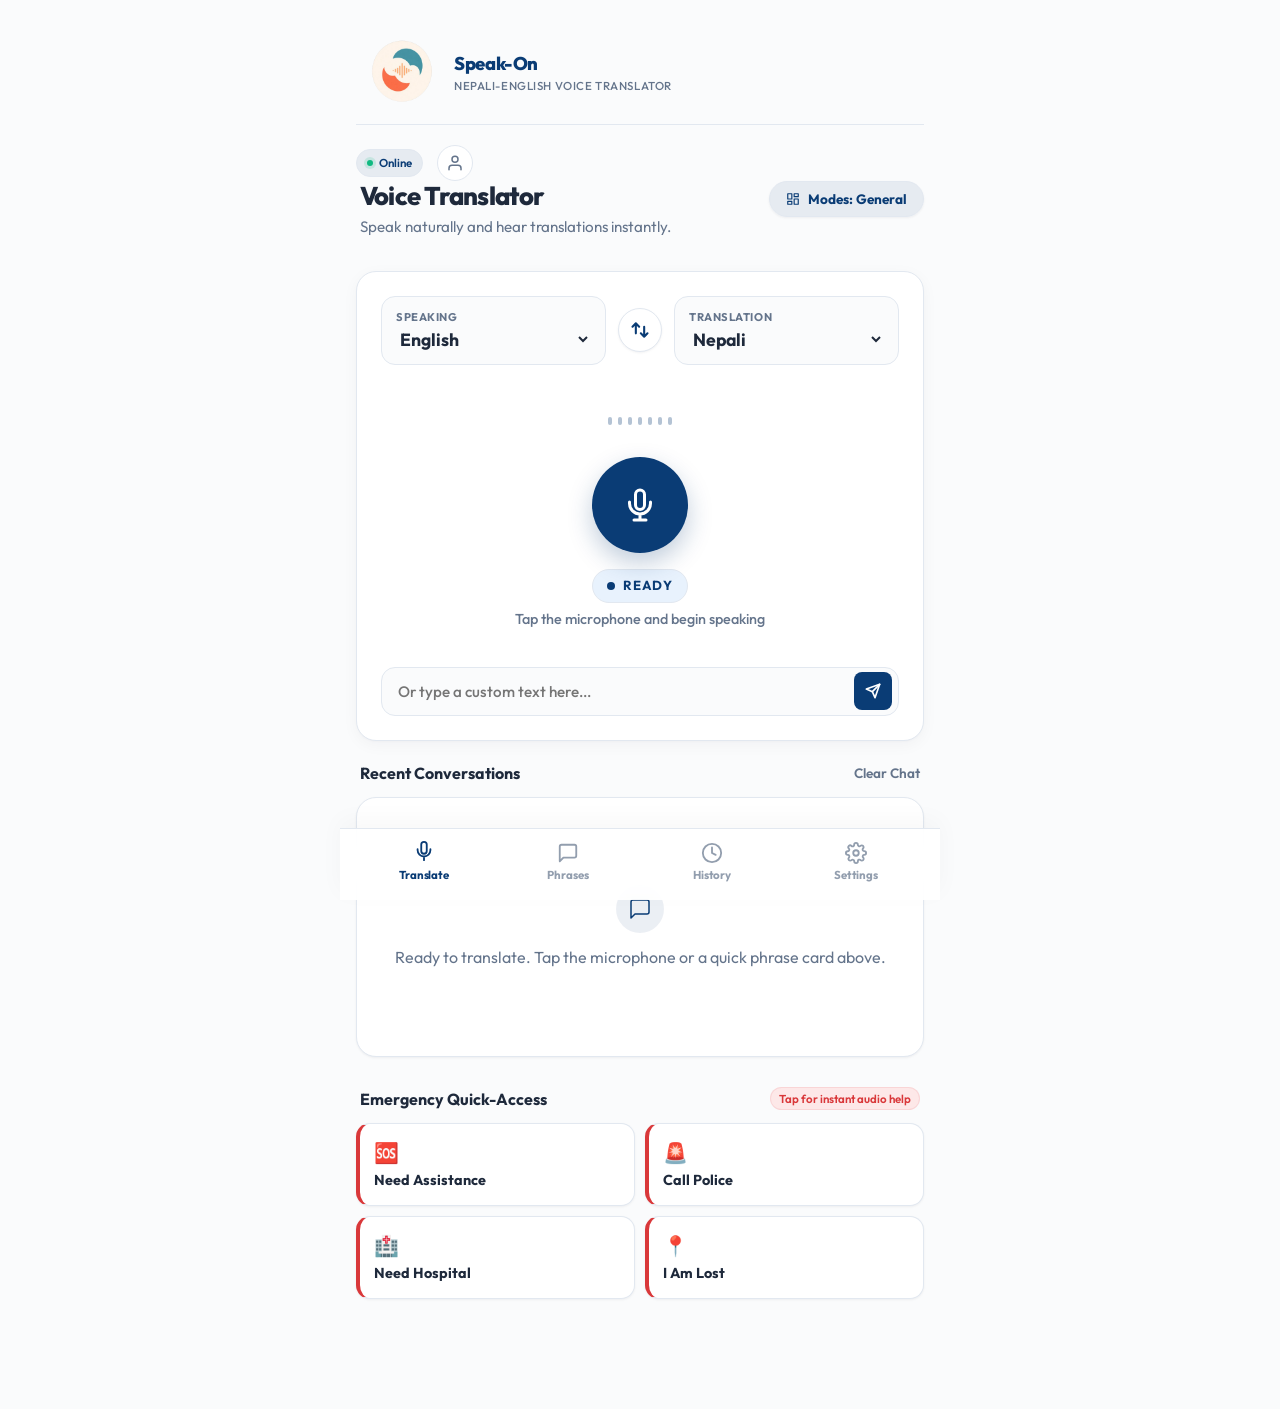
==== commit 21a58e7d: "Fix frontend button initialization and API routing" ====
--- a/frontend/index.html
+++ b/frontend/index.html
@@ -549,6 +549,8 @@
   </div>
 
   <script src="config.js"></script>
+  <script src="https://accounts.google.com/gsi/client" async defer></script>
+  <script src="auth.js"></script>
   <script src="script.js"></script>
 </body>
 </html>
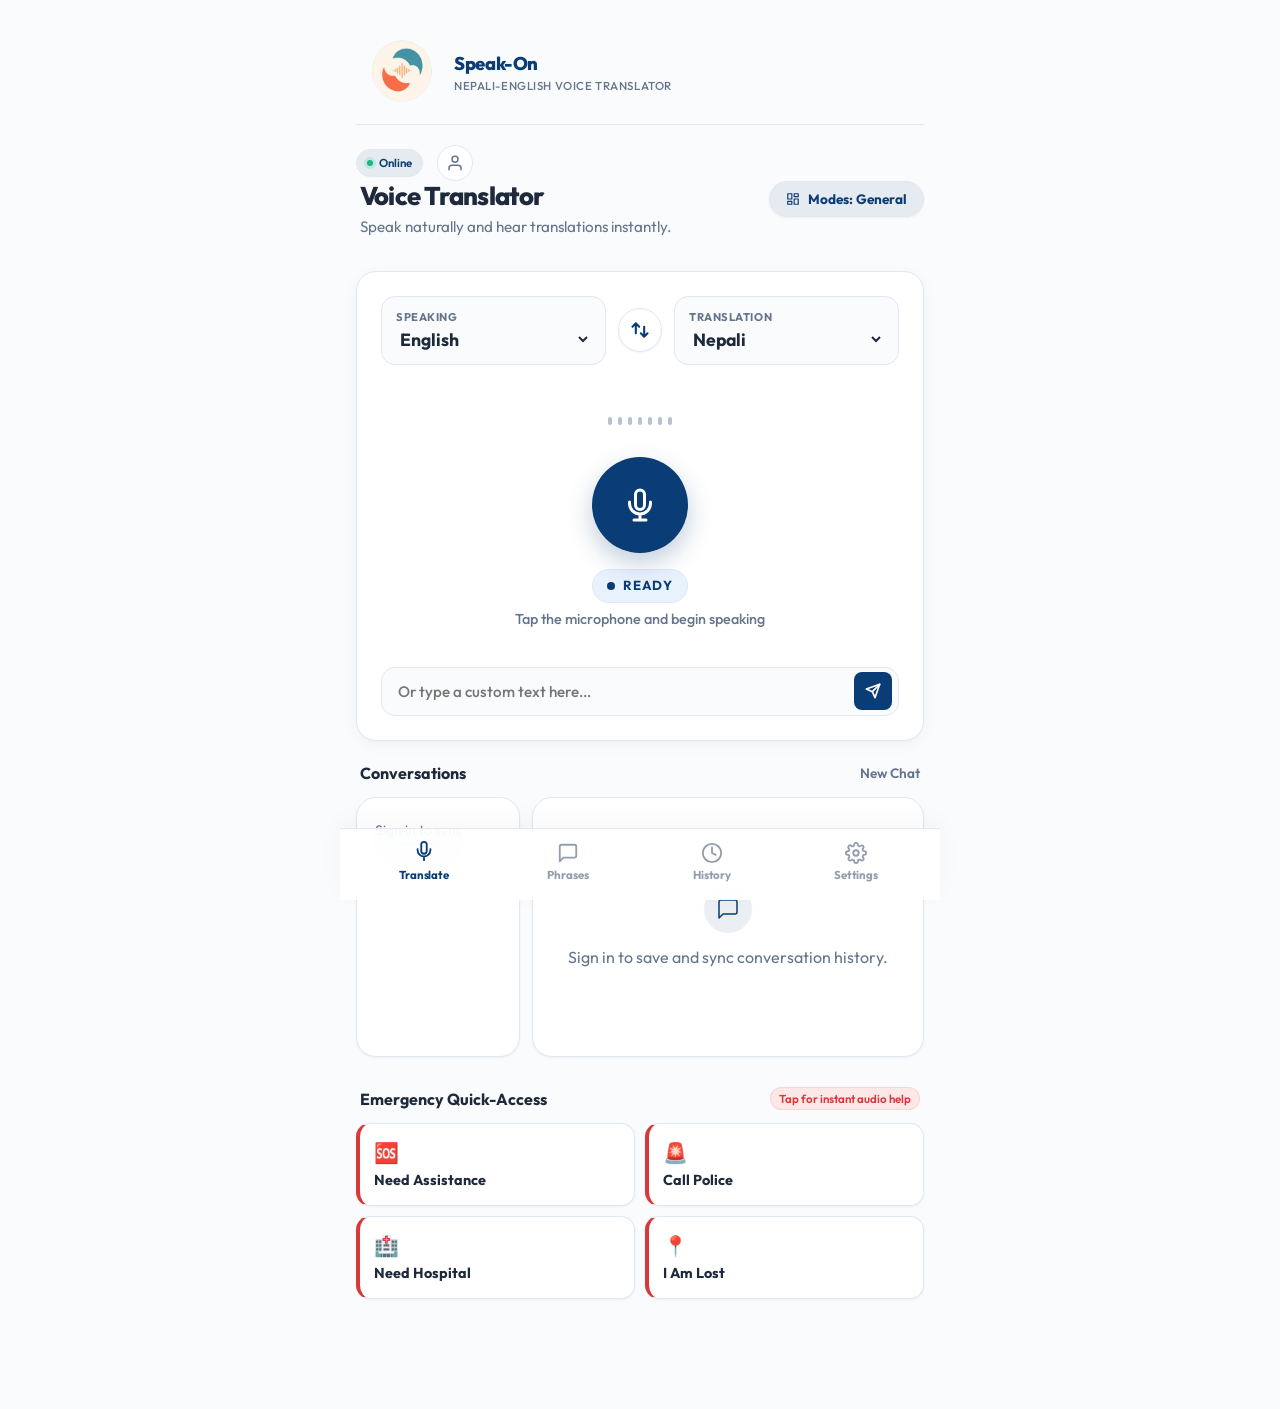
==== commit 508f7254: "context aware mode selection" ====
--- a/frontend/index.html
+++ b/frontend/index.html
@@ -179,12 +179,20 @@
             <!-- Chat Conversations Area -->
             <div class="chat-section">
               <div class="chat-header">
-                <span class="chat-title">Recent Conversations</span>
-                <button class="chat-clear-btn" id="btnConversationClear" aria-label="Clear active conversation">Clear Chat</button>
-              </div>
-              
-              <div class="chat-container" id="chatContainer">
-                <!-- Dynamic chat bubbles loaded by JavaScript -->
+                <span class="chat-title">Conversations</span>
+                <button class="chat-clear-btn" id="btnConversationClear" aria-label="Start a new conversation">New Chat</button>
+              </div>
+
+              <div class="conversation-workspace">
+                <aside class="conversation-sidebar" aria-label="Conversation history">
+                  <div class="conversation-list" id="conversationList">
+                    <!-- Dynamic conversation list loaded by JavaScript -->
+                  </div>
+                </aside>
+
+                <div class="chat-container" id="chatContainer">
+                  <!-- Dynamic chat bubbles loaded by JavaScript -->
+                </div>
               </div>
             </div>
 
@@ -257,14 +265,14 @@
       <!-- 3. TRANSLATION HISTORY TAB SECTION -->
       <section class="tab-panel" id="tab-history">
         <div class="section-intro">
-          <h1 class="main-heading">Translation History</h1>
-          <p class="main-subheading">Review recent translations. Click to play audio or save as favorite.</p>
+          <h1 class="main-heading">Conversation History</h1>
+          <p class="main-subheading">Review synchronized conversations saved in your account.</p>
         </div>
 
         <div class="card history-card">
           <div class="history-controls">
-            <span class="history-count" id="historyCount">0 saved entries</span>
-            <button class="btn-clear-history" id="btnClearHistory">Clear All</button>
+            <span class="history-count" id="historyCount">0 conversations</span>
+            <button class="btn-clear-history" id="btnClearHistory">Refresh</button>
           </div>
           
           <div class="history-list" id="historyList">
@@ -334,12 +342,12 @@
           </div>
 
           <div class="settings-group">
-            <h2 class="settings-group-title">System Storage</h2>
+            <h2 class="settings-group-title">Session Data</h2>
             
             <div class="setting-row item-btn-row">
               <div class="setting-info">
                 <span class="setting-title">Delete Saved Phrases</span>
-                <span class="setting-desc">Clear bookmarked entries from your offline favorites storage</span>
+                <span class="setting-desc">Clear bookmarked entries for this browser session</span>
               </div>
               <button class="danger-btn" id="btnResetBookmarks">Clear Saved</button>
             </div>
@@ -347,7 +355,7 @@
             <div class="setting-row item-btn-row">
               <div class="setting-info">
                 <span class="setting-title">Reset Application</span>
-                <span class="setting-desc">Wipes all cached translations, preferences, and offline histories</span>
+                <span class="setting-desc">Resets on-screen preferences without deleting database conversations</span>
               </div>
               <button class="danger-btn" id="btnResetApp">Reset All Data</button>
             </div>
--- a/frontend/style.css
+++ b/frontend/style.css
@@ -865,6 +865,98 @@
   color: var(--text-muted);
 }
 .chat-clear-btn:hover {
+  color: var(--primary);
+}
+
+.conversation-workspace {
+  display: grid;
+  grid-template-columns: minmax(160px, 0.42fr) minmax(0, 1fr);
+  gap: 12px;
+  align-items: stretch;
+}
+
+.conversation-sidebar {
+  background-color: var(--card-bg);
+  border: var(--border-thick) solid var(--border);
+  border-radius: var(--border-radius-lg);
+  min-height: 260px;
+  max-height: 340px;
+  overflow: hidden;
+  box-shadow: var(--shadow-sm);
+}
+
+.conversation-list {
+  height: 100%;
+  overflow-y: auto;
+  padding: 8px;
+  display: flex;
+  flex-direction: column;
+  gap: 6px;
+}
+
+.conversation-empty {
+  color: var(--text-muted);
+  font-size: 0.86rem;
+  padding: 14px 10px;
+}
+
+.conversation-item {
+  width: 100%;
+  min-height: 58px;
+  justify-content: flex-start;
+  align-items: flex-start;
+  gap: 8px;
+  padding: 10px;
+  border-radius: var(--border-radius-sm);
+  color: var(--text);
+  text-align: left;
+  position: relative;
+}
+
+.conversation-item:hover,
+.conversation-item.active {
+  background-color: var(--primary-alpha);
+}
+
+.conversation-item-main {
+  min-width: 0;
+  display: flex;
+  flex: 1;
+  flex-direction: column;
+  gap: 2px;
+}
+
+.conversation-item-title,
+.conversation-item-meta {
+  display: block;
+  overflow: hidden;
+  text-overflow: ellipsis;
+  white-space: nowrap;
+}
+
+.conversation-item-title {
+  font-weight: 700;
+  font-size: 0.88rem;
+}
+
+.conversation-item-meta,
+.conversation-item-date {
+  color: var(--text-muted);
+  font-size: 0.74rem;
+}
+
+.conversation-delete {
+  width: 20px;
+  height: 20px;
+  border-radius: 99px;
+  color: var(--text-muted);
+  flex: 0 0 auto;
+  text-align: center;
+  line-height: 18px;
+}
+
+.conversation-delete:hover {
+  background-color: var(--accent-red-light);
   color: var(--accent-red);
 }
 
@@ -882,6 +974,26 @@
   box-shadow: var(--shadow-sm);
   scroll-behavior: smooth;
   transition: all var(--transition-normal);
+}
+
+@media (max-width: 760px) {
+  .conversation-workspace {
+    grid-template-columns: 1fr;
+  }
+
+  .conversation-sidebar {
+    min-height: auto;
+    max-height: none;
+  }
+
+  .conversation-list {
+    flex-direction: row;
+    overflow-x: auto;
+  }
+
+  .conversation-item {
+    min-width: 180px;
+  }
 }
 
 .chat-empty-state {
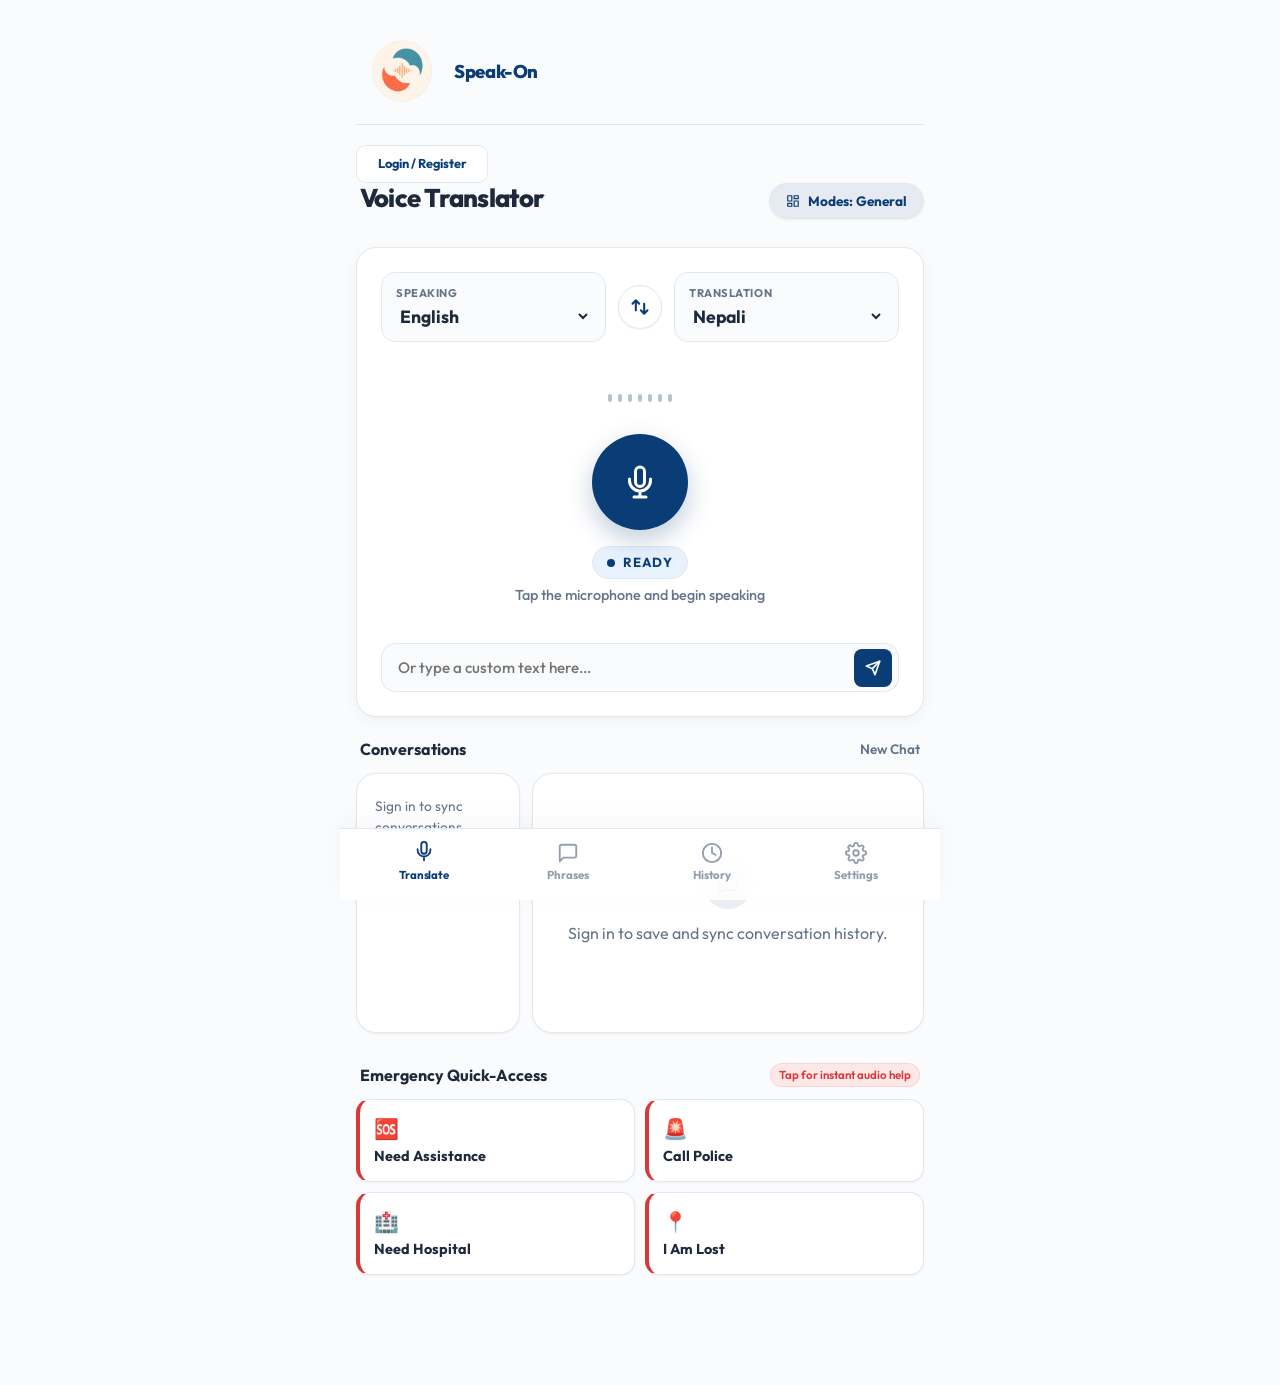
==== commit 7fb3e59b: "ui changes" ====
--- a/frontend/index.html
+++ b/frontend/index.html
@@ -27,9 +27,6 @@
 
         <div class="brand-text">
             <span class="app-name">Speak-On</span>
-            <span class="app-tagline">
-                Nepali-English Voice Translator
-            </span>
         </div>
 
     </div>
@@ -37,18 +34,7 @@
 </header>
       
       <div class="header-right">
-        <!-- Live Offline / Online connectivity badge -->
-        <div class="connectivity-badge" id="connectivityBadge">
-          <span class="badge-dot"></span>
-          <span class="badge-text" id="connectivityText">Online</span>
-        </div>
-        
-        <button class="profile-btn" id="openProfile" aria-label="Profile Account">
-          <svg viewBox="0 0 24 24" fill="none" stroke="currentColor" stroke-width="2" stroke-linecap="round" stroke-linejoin="round">
-            <path d="M20 21v-2a4 4 0 0 0-4-4H8a4 4 0 0 0-4 4v2" />
-            <circle cx="12" cy="7" r="4" />
-          </svg>
-        </button>
+        <button class="profile-btn" id="openProfile" aria-label="Login or register">Login / Register</button>
       </div>
     </header>
 
@@ -62,7 +48,6 @@
         <div class="translator-screen-top">
           <div class="section-intro">
             <h1 class="main-heading" id="mainScreenTitle">Voice Translator</h1>
-            <p class="main-subheading" id="mainScreenDesc">Speak naturally and hear translations instantly.</p>
           </div>
           
           <div class="modes-pill-container">
@@ -295,10 +280,10 @@
             <div class="setting-row">
               <div class="setting-info">
                 <span class="setting-title">Auto-play Translations</span>
-                <span class="setting-desc">Automatically read translations out loud after voice recognition</span>
+                <span class="setting-desc">Turn on only when you want translations read aloud automatically</span>
               </div>
               <label class="switch-toggle" aria-label="Toggle auto play translations">
-                <input type="checkbox" id="toggleAutoPlay" checked />
+                <input type="checkbox" id="toggleAutoPlay" />
                 <span class="switch-slider"></span>
               </label>
             </div>
@@ -407,7 +392,6 @@
       <button class="close-modal-btn" id="closeModesModal" aria-label="Close Modes Selection Modal">&times;</button>
       <div class="modal-header">
         <h3 class="modal-title">Select Translation Mode</h3>
-        <p class="modal-desc">Tune Speak-On to specific travel situations for focused phrases and themes.</p>
       </div>
 
       <!-- Thumb-friendly Vertical List of Modes options -->
@@ -423,7 +407,6 @@
           </div>
           <div class="mode-item-info">
             <span class="mode-item-title">General Mode</span>
-            <p class="mode-item-desc">Standard speech translation for everyday conversations.</p>
           </div>
           <div class="mode-item-chevron">
             <svg viewBox="0 0 24 24" fill="none" stroke="currentColor" stroke-width="2.5" stroke-linecap="round" stroke-linejoin="round">
@@ -442,7 +425,6 @@
           </div>
           <div class="mode-item-info">
             <span class="mode-item-title">Shop Mode</span>
-            <p class="mode-item-desc">Tuned for local markets, pricing negotiations, and checkouts.</p>
           </div>
           <div class="mode-item-chevron">
             <svg viewBox="0 0 24 24" fill="none" stroke="currentColor" stroke-width="2.5" stroke-linecap="round" stroke-linejoin="round">
@@ -462,7 +444,6 @@
           </div>
           <div class="mode-item-info">
             <span class="mode-item-title">Taxi Mode</span>
-            <p class="mode-item-desc">Tuned for directions, fares, and transit communication.</p>
           </div>
           <div class="mode-item-chevron">
             <svg viewBox="0 0 24 24" fill="none" stroke="currentColor" stroke-width="2.5" stroke-linecap="round" stroke-linejoin="round">
@@ -483,7 +464,6 @@
           </div>
           <div class="mode-item-info">
             <span class="mode-item-title">Hotel Mode</span>
-            <p class="mode-item-desc">Tuned for bookings, Wi-Fi errors, and hospitality services.</p>
           </div>
           <div class="mode-item-chevron">
             <svg viewBox="0 0 24 24" fill="none" stroke="currentColor" stroke-width="2.5" stroke-linecap="round" stroke-linejoin="round">
@@ -500,7 +480,6 @@
           </div>
           <div class="mode-item-info">
             <span class="mode-item-title">Dining Mode</span>
-            <p class="mode-item-desc">Tuned for cafe ordering, spices, menu looks, and billing.</p>
           </div>
           <div class="mode-item-chevron">
             <svg viewBox="0 0 24 24" fill="none" stroke="currentColor" stroke-width="2.5" stroke-linecap="round" stroke-linejoin="round">
--- a/frontend/style.css
+++ b/frontend/style.css
@@ -260,51 +260,17 @@
   gap: 14px;
 }
 
-/* Connectivity Indicator Badge */
-.connectivity-badge {
-  display: flex;
-  align-items: center;
-  gap: 6px;
-  background-color: var(--primary-alpha);
-  border: var(--border-thick) solid var(--border);
-  padding: 4px 10px;
-  border-radius: 99px;
-  font-size: 0.72rem;
-  font-weight: 600;
-  color: var(--primary);
-  transition: all var(--transition-normal);
-}
-body.dark-mode .connectivity-badge {
-  color: #FFFFFF;
-}
-
-.badge-dot {
-  width: 6px;
-  height: 6px;
-  background-color: #10B981; /* Green */
-  border-radius: 50%;
-  box-shadow: 0 0 0 3px rgba(16, 185, 129, 0.15);
-}
-
-.connectivity-badge.offline {
-  background-color: var(--accent-red-alpha);
-  color: var(--accent-red);
-}
-.connectivity-badge.offline .badge-dot {
-  background-color: var(--accent-red);
-  box-shadow: 0 0 0 3px rgba(217, 56, 58, 0.2);
-}
-
 .profile-btn {
-  width: 36px;
-  height: 36px;
+  min-width: 132px;
+  height: 38px;
+  padding: 0 14px;
   display: inline-flex;
   align-items: center;
   justify-content: center;
-  border-radius: 50%;
-  color: var(--text-muted);
+  border-radius: 10px;
+  color: var(--primary);
   font: inherit;
-  font-size: 0.875rem;
+  font-size: 0.8rem;
   font-weight: 700;
   border: var(--border-thick) solid var(--border);
   background-color: var(--card-bg);
@@ -314,9 +280,12 @@
   background-color: var(--primary-light);
   transform: translateY(-1px);
 }
-.profile-btn svg {
-  width: 18px;
-  height: 18px;
+
+.profile-btn.is-signed-in {
+  min-width: 38px;
+  width: 38px;
+  padding: 0;
+  border-radius: 50%;
 }
 
 /* -------------------------------------------------------------
@@ -1106,6 +1075,56 @@
 }
 body.dark-mode .bubble-actions {
   border-color: rgba(255, 255, 255, 0.08);
+}
+
+.ai-suggestion-card {
+  margin-top: 12px;
+  padding: 10px;
+  border: var(--border-thick) solid var(--border);
+  border-radius: var(--border-radius-sm);
+  background-color: var(--primary-alpha);
+}
+
+.ai-suggestion-label {
+  font-size: 0.74rem;
+  font-weight: 700;
+  color: var(--primary);
+  margin-bottom: 4px;
+}
+
+.ai-suggestion-text {
+  font-size: 0.9rem;
+  font-weight: 700;
+  color: var(--text);
+}
+
+.ai-suggestion-translation {
+  margin-top: 4px;
+  font-size: 0.86rem;
+  color: var(--text-muted);
+}
+
+.ai-suggestion-actions {
+  display: flex;
+  flex-wrap: wrap;
+  gap: 6px;
+  margin-top: 8px;
+}
+
+.suggestion-action-btn {
+  min-height: 28px;
+  padding: 0 10px;
+  border-radius: var(--border-radius-sm);
+  background-color: var(--card-bg);
+  border: var(--border-thick) solid var(--border);
+  color: var(--primary);
+  font-size: 0.78rem;
+  font-weight: 700;
+}
+
+.suggestion-action-btn:hover {
+  background-color: var(--primary);
+  color: var(--text-inverse);
 }
 
 .action-icon-btn {
@@ -1750,23 +1769,12 @@
 .selection-icon-hotel { color: #059669; background-color: rgba(5, 150, 105, 0.08); }
 .selection-icon-dining { color: #EA580C; background-color: rgba(234, 88, 12, 0.08); }
 
-.mode-item-info {
-  flex: 1;
-  display: flex;
-  flex-direction: column;
-  gap: 2px;
-}
+.mode-item-info { flex: 1; }
 
 .mode-item-title {
   font-size: 0.92rem;
   font-weight: 700;
   color: var(--text);
-}
-
-.mode-item-desc {
-  font-size: 0.74rem;
-  color: var(--text-muted);
-  line-height: 1.35;
 }
 
 .mode-item-chevron {
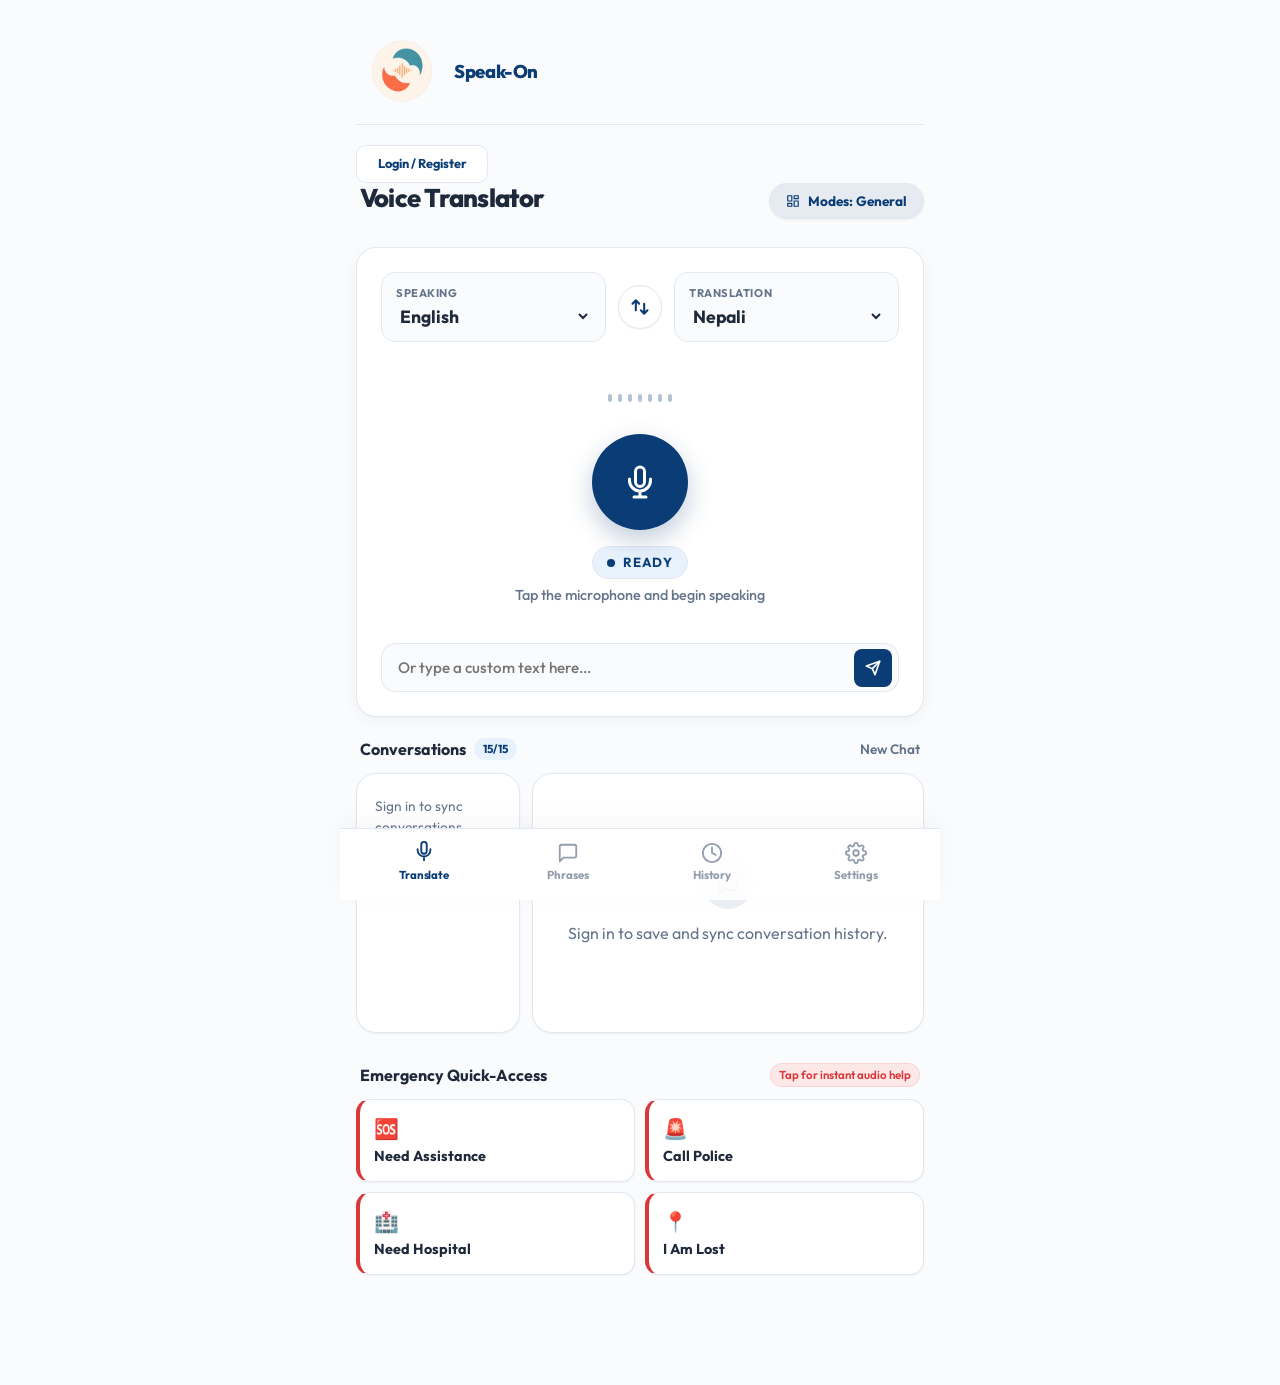
==== commit 8a961685: "countdown phrases" ====
--- a/frontend/index.html
+++ b/frontend/index.html
@@ -164,7 +164,10 @@
             <!-- Chat Conversations Area -->
             <div class="chat-section">
               <div class="chat-header">
-                <span class="chat-title">Conversations</span>
+                <span class="chat-title-group">
+                  <span class="chat-title">Conversations</span>
+                  <span class="conversation-quota" id="conversationQuota" title="Conversations remaining" aria-live="polite">15/15</span>
+                </span>
                 <button class="chat-clear-btn" id="btnConversationClear" aria-label="Start a new conversation">New Chat</button>
               </div>
 
--- a/frontend/style.css
+++ b/frontend/style.css
@@ -492,10 +492,51 @@
   transform: translateX(4px);
 }
 
+.mode-phrase-btn:disabled {
+  opacity: 0.75;
+  cursor: default;
+  transform: none;
+}
+
+.phrase-text-wrap {
+  display: flex;
+  flex-direction: column;
+  gap: 2px;
+  min-width: 0;
+}
+
 .mode-phrase-btn .phrase-text {
   font-size: 0.88rem;
   font-weight: 600;
   color: var(--text);
+}
+
+.phrase-status {
+  font-size: 0.74rem;
+  font-weight: 600;
+  color: var(--text-muted);
+}
+
+.mode-phrase-btn.is-loading .phrase-status,
+.phrase-row-btn.is-loading .phrase-status {
+  color: #D97706; /* Amber, matches .status-badge.translating */
+}
+
+.mode-phrase-btn.is-playing .phrase-status,
+.phrase-row-btn.is-playing .phrase-status {
+  color: #059669; /* Emerald, matches .status-badge.ready-playback */
+}
+
+.mode-phrase-btn.is-error .phrase-status,
+.phrase-row-btn.is-error .phrase-status {
+  color: var(--accent-red);
+}
+
+.mode-phrase-btn.is-loading .phrase-play-arrow,
+.mode-phrase-btn.is-playing .phrase-play-arrow,
+.phrase-row-btn.is-loading .phrase-play-arrow,
+.phrase-row-btn.is-playing .phrase-play-arrow {
+  animation: pulseScale 0.8s infinite alternate;
 }
 
 .mode-phrase-btn .phrase-play-arrow {
@@ -822,10 +863,41 @@
   padding: 0 4px;
 }
 
+.chat-title-group {
+  display: flex;
+  align-items: center;
+  gap: 8px;
+}
+
 .chat-title {
   font-size: 1rem;
   font-weight: 700;
   color: var(--text);
+}
+
+.conversation-quota {
+  font-size: 0.72rem;
+  font-weight: 700;
+  letter-spacing: 0.02em;
+  color: var(--primary);
+  background-color: var(--primary-light);
+  border-radius: 99px;
+  padding: 2px 9px;
+  transition: all var(--transition-fast);
+}
+body.dark-mode .conversation-quota {
+  background-color: #2E384D;
+  color: #FFFFFF;
+}
+
+.conversation-quota.is-low {
+  color: #D97706;
+  background-color: #FEF3C7;
+}
+
+.conversation-quota.is-empty {
+  color: var(--accent-red);
+  background-color: var(--accent-red-light);
 }
 
 .chat-clear-btn {
@@ -1279,6 +1351,12 @@
   background-color: var(--primary-light);
   border-color: var(--primary);
   transform: translateX(4px);
+}
+
+.phrase-row-btn:disabled {
+  opacity: 0.75;
+  cursor: default;
+  transform: none;
 }
 
 .phrase-row-btn .phrase-text {
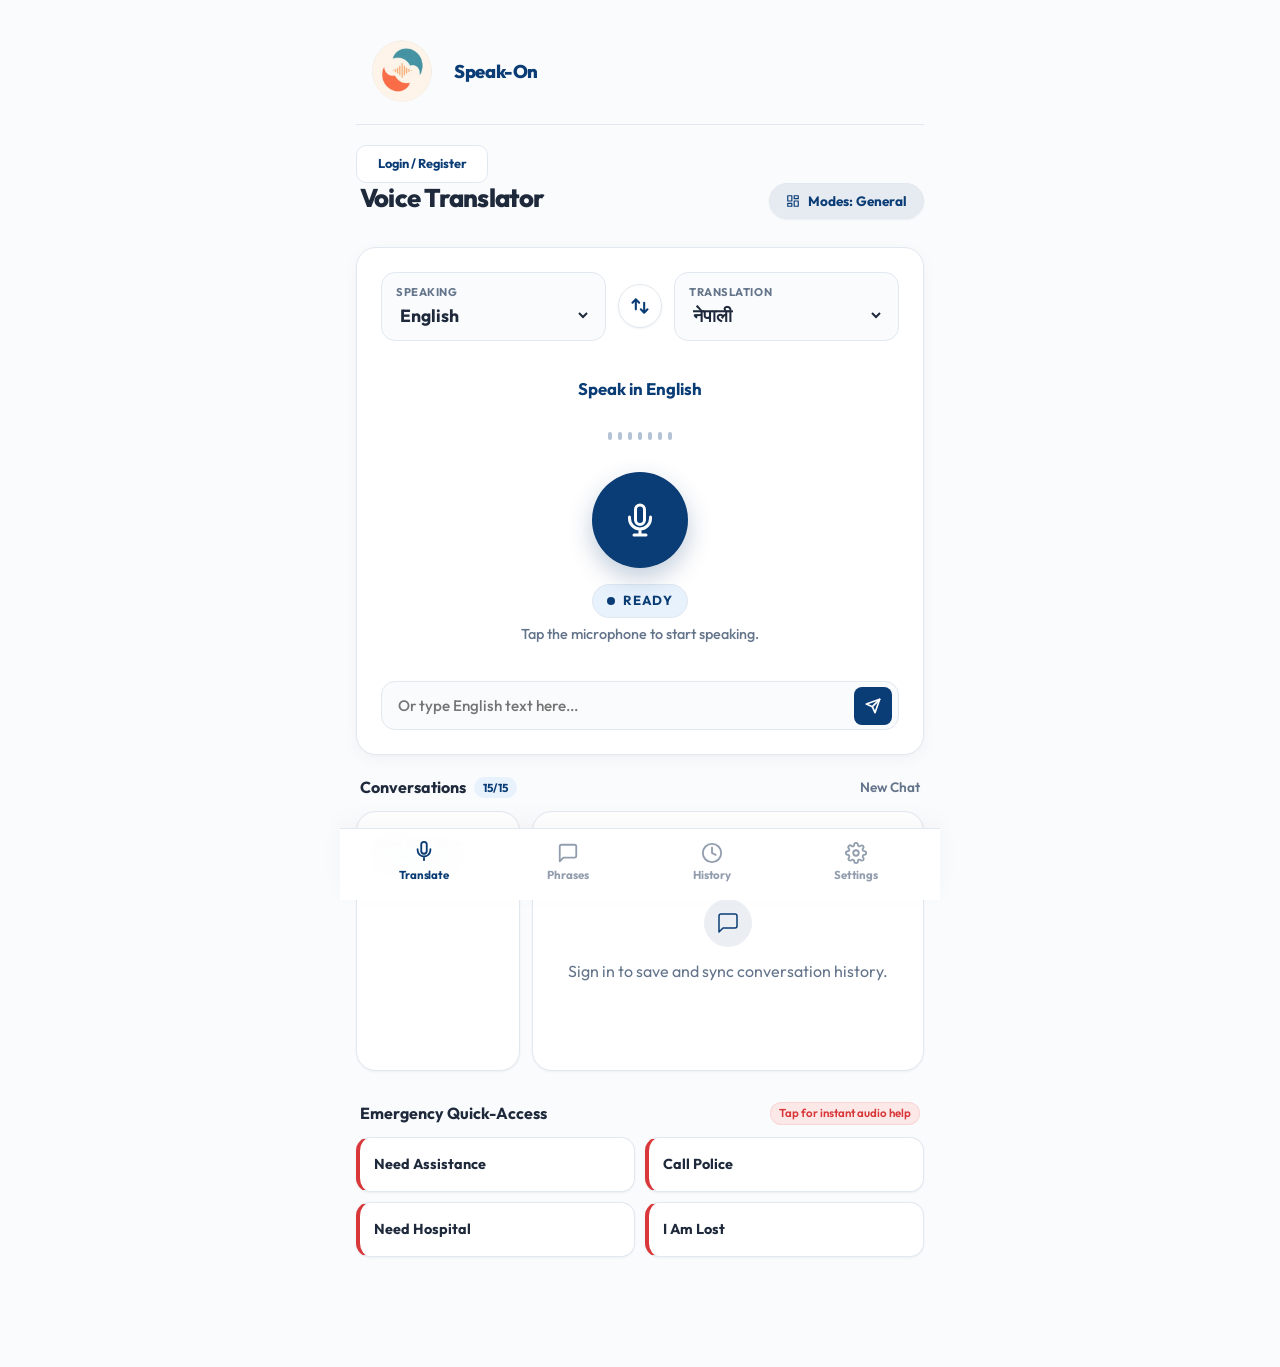
==== commit 221aedf6: "hopefully final push" ====
--- a/frontend/index.html
+++ b/frontend/index.html
@@ -78,10 +78,10 @@
               <!-- Language Selector -->
               <div class="language-selector">
                 <div class="lang-card" id="sourceLangCard">
-                  <span class="lang-label">Speaking</span>
+                  <span class="lang-label" id="sourceLangLabel">Speaking</span>
                   <select id="sourceLanguage" class="lang-select" aria-label="Source Language">
                     <option value="English">English</option>
-                    <option value="Nepali">Nepali</option>
+                    <option value="Nepali">नेपाली</option>
                   </select>
                 </div>
 
@@ -93,9 +93,9 @@
                 </button>
 
                 <div class="lang-card" id="targetLangCard">
-                  <span class="lang-label">Translation</span>
+                  <span class="lang-label" id="targetLangLabel">Translation</span>
                   <select id="targetLanguage" class="lang-select" aria-label="Target Language">
-                    <option value="Nepali">Nepali</option>
+                    <option value="Nepali">नेपाली</option>
                     <option value="English">English</option>
                   </select>
                 </div>
@@ -103,6 +103,8 @@
 
               <!-- Voice input microphone & waves -->
               <div class="voice-stage">
+                <p class="speak-prompt" id="speakPrompt">Speak in English</p>
+
                 <div class="recording-visualizer">
                   <div class="waves-container" id="wavesContainer">
                     <div class="wave-bar"></div>
@@ -152,7 +154,7 @@
             <div class="card mode-phrases-card" id="modePhrasesCard" style="display: none;">
               <div class="mode-phrases-header">
                 <span class="phrases-card-title" id="phrasesCardTitle">Situational Phrases</span>
-                <span class="phrases-card-desc">Tap for instant translation audio</span>
+                <span class="phrases-card-desc" id="phrasesCardDesc">Tap for instant translation audio</span>
               </div>
               <div class="mode-phrases-scroll">
                 <div class="mode-phrases-grid" id="modePhrasesGrid">
@@ -165,8 +167,8 @@
             <div class="chat-section">
               <div class="chat-header">
                 <span class="chat-title-group">
-                  <span class="chat-title">Conversations</span>
-                  <span class="conversation-quota" id="conversationQuota" title="Conversations remaining" aria-live="polite">15/15</span>
+                  <span class="chat-title" id="chatTitle">Conversations</span>
+                  <span class="translation-quota" id="translationQuota" title="Translations remaining" aria-live="polite">15/15</span>
                 </span>
                 <button class="chat-clear-btn" id="btnConversationClear" aria-label="Start a new conversation">New Chat</button>
               </div>
@@ -191,25 +193,23 @@
         <!-- 6. EMERGENCY SECTION -->
         <div class="emergency-section">
           <div class="emergency-header">
-            <span class="emergency-title">Emergency Quick-Access</span>
-            <span class="emergency-tag">Tap for instant audio help</span>
-          </div>
-          
+            <span class="emergency-title" id="emergencyTitle">Emergency Quick-Access</span>
+            <span class="emergency-tag" id="emergencyTag">Tap for instant audio help</span>
+          </div>
+
+          <!-- data-action is the stable key; the visible label follows the
+               selected translation direction. -->
           <div class="emergency-grid" id="emergencyGrid">
-            <button class="emergency-btn" data-phrase="Need Assistance" aria-label="Emergency button: Need Assistance">
-              <span class="emerg-icon">🆘</span>
+            <button class="emergency-btn" data-action="assistance" data-phrase="Need Assistance" aria-label="Emergency button: Need Assistance">
               <span class="emerg-label">Need Assistance</span>
             </button>
-            <button class="emergency-btn" data-phrase="Call Police" aria-label="Emergency button: Call Police">
-              <span class="emerg-icon">🚨</span>
+            <button class="emergency-btn" data-action="police" data-phrase="Call Police" aria-label="Emergency button: Call Police">
               <span class="emerg-label">Call Police</span>
             </button>
-            <button class="emergency-btn" data-phrase="Need Hospital" aria-label="Emergency button: Need Hospital">
-              <span class="emerg-icon">🏥</span>
+            <button class="emergency-btn" data-action="hospital" data-phrase="Need Hospital" aria-label="Emergency button: Need Hospital">
               <span class="emerg-label">Need Hospital</span>
             </button>
-            <button class="emergency-btn" data-phrase="I Am Lost" aria-label="Emergency button: I Am Lost">
-              <span class="emerg-icon">📍</span>
+            <button class="emergency-btn" data-action="lost" data-phrase="I Am Lost" aria-label="Emergency button: I Am Lost">
               <span class="emerg-label">I Am Lost</span>
             </button>
           </div>
@@ -220,34 +220,13 @@
       <!-- 2. QUICK PHRASES TAB SECTION -->
       <section class="tab-panel" id="tab-phrases">
         <div class="section-intro">
-          <h1 class="main-heading">Quick Phrases</h1>
-          <p class="main-subheading">Tappable phrase cards categorized for key tourist situations.</p>
-        </div>
-
-        <div class="phrases-wrapper">
-          
-          <!-- Category Grid Container -->
-          <div class="phrases-category-card">
-            <h2 class="category-header"><span class="cat-icon">🛒</span> Shopping</h2>
-            <div class="phrases-grid" id="cat-shopping"></div>
-          </div>
-
-          <div class="phrases-category-card">
-            <h2 class="category-header"><span class="cat-icon">🍽️</span> Dining</h2>
-            <div class="phrases-grid" id="cat-dining"></div>
-          </div>
-
-          <div class="phrases-category-card">
-            <h2 class="category-header"><span class="cat-icon">🚌</span> Transportation</h2>
-            <div class="phrases-grid" id="cat-transportation"></div>
-          </div>
-
-          <div class="phrases-category-card">
-            <h2 class="category-header"><span class="cat-icon">🏨</span> Hotel</h2>
-            <div class="phrases-grid" id="cat-hotel"></div>
-          </div>
-
-        </div>
+          <h1 class="main-heading" id="phrasesTabTitle">Quick Phrases</h1>
+          <p class="main-subheading" id="phrasesTabSubtitle">Tappable phrase cards categorized for key tourist situations.</p>
+        </div>
+
+        <!-- Category cards are rendered by JavaScript: which categories appear,
+             and the phrases inside them, both follow the translation direction. -->
+        <div class="phrases-wrapper" id="phrasesWrapper"></div>
       </section>
 
       <!-- 3. TRANSLATION HISTORY TAB SECTION -->
@@ -394,7 +373,7 @@
     <div class="modal-content modal-content-modes">
       <button class="close-modal-btn" id="closeModesModal" aria-label="Close Modes Selection Modal">&times;</button>
       <div class="modal-header">
-        <h3 class="modal-title">Select Translation Mode</h3>
+        <h3 class="modal-title" id="modesModalTitle">Select Translation Mode</h3>
       </div>
 
       <!-- Thumb-friendly Vertical List of Modes options -->
--- a/frontend/style.css
+++ b/frontend/style.css
@@ -1,4 +1,4 @@
-/* 
+﻿/* 
  * Speak-On Premium Voice Translator Style Sheet
  * Design Ethos: Apple Human Interface Design, Google Translate Simplicity, Airbnb Spacious Layout
  */
@@ -582,6 +582,9 @@
   color: var(--text-muted);
   letter-spacing: 0.05em;
   margin-bottom: 2px;
+  /* Devanagari labels run longer than their English counterparts. */
+  overflow-wrap: anywhere;
+  line-height: 1.4;
 }
 
 .lang-select {
@@ -592,6 +595,8 @@
   color: var(--text);
   cursor: pointer;
   width: 100%;
+  min-width: 0;
+  text-overflow: ellipsis;
 }
 
 .swap-button {
@@ -623,6 +628,20 @@
   align-items: center;
   padding: 16px 0;
   gap: 16px;
+}
+
+/* Tells the user which language to speak; swaps with the direction toggle. */
+.speak-prompt {
+  font-size: 1.05rem;
+  font-weight: 700;
+  color: var(--primary);
+  text-align: center;
+  line-height: 1.4;
+  max-width: 100%;
+  overflow-wrap: anywhere;
+}
+body.dark-mode .speak-prompt {
+  color: #FFFFFF;
 }
 
 /* Waveforms */
@@ -760,6 +779,69 @@
   color: var(--text-muted);
   font-weight: 500;
   text-align: center;
+  line-height: 1.5;
+  overflow-wrap: anywhere;
+}
+
+/* Devanagari has few break opportunities, so let these wrap rather than
+   stretch their container when the Nepali interface is active. */
+.phrase-text,
+.phrase-status,
+.bubble-meta,
+.emerg-label,
+.emergency-title,
+.emergency-tag,
+.chat-title,
+.chat-clear-btn,
+.mode-item-title,
+.modal-title,
+.phrases-card-title,
+.phrases-card-desc,
+.conversation-item-title {
+  overflow-wrap: anywhere;
+  min-width: 0;
+}
+
+/* Devanagari sits taller than Latin, so the wrapped labels need the room. */
+.emerg-label,
+.emergency-tag,
+.mode-item-title {
+  line-height: 1.45;
+}
+
+/* Both header rows pair a title with a pill or button; in Nepali they are
+   long enough to need a second line rather than a squeezed one. */
+.emergency-header,
+.chat-header {
+  flex-wrap: wrap;
+  gap: 8px;
+}
+
+.status-text {
+  overflow-wrap: anywhere;
+}
+
+/* Devanagari is caseless, so uppercase tracking only hurts legibility. The
+   script also carries detail above and below the baseline, so the smallest
+   captions need a little more size than their Latin equivalents. */
+.app-shell.dir-ne-en .lang-label,
+.app-shell.dir-ne-en .status-text {
+  text-transform: none;
+  letter-spacing: 0;
+}
+.app-shell.dir-ne-en .lang-label {
+  font-size: 0.78rem;
+}
+
+/* Replayed by applyDirectionalUI so a direction switch reads as a deliberate
+   change rather than text silently mutating. Reuses the existing fadeIn. */
+.direction-fade {
+  animation: fadeIn var(--transition-normal);
+}
+@media (prefers-reduced-motion: reduce) {
+  .direction-fade {
+    animation: none;
+  }
 }
 
 /* Recorder Status States */
@@ -875,7 +957,7 @@
   color: var(--text);
 }
 
-.conversation-quota {
+.translation-quota {
   font-size: 0.72rem;
   font-weight: 700;
   letter-spacing: 0.02em;
@@ -885,17 +967,17 @@
   padding: 2px 9px;
   transition: all var(--transition-fast);
 }
-body.dark-mode .conversation-quota {
+body.dark-mode .translation-quota {
   background-color: #2E384D;
   color: #FFFFFF;
 }
 
-.conversation-quota.is-low {
+.translation-quota.is-low {
   color: #D97706;
   background-color: #FEF3C7;
 }
 
-.conversation-quota.is-empty {
+.translation-quota.is-empty {
   color: var(--accent-red);
   background-color: var(--accent-red-light);
 }
@@ -2062,3 +2144,26 @@
 .account-logout {
   margin-top: 16px;
 }
+
+/* -------------------------------------------------------------
+ * Narrow-screen sizing for the directional interface.
+ * Placed last so it wins over the base rules above.
+ * ------------------------------------------------------------- */
+@media (max-width: 480px) {
+  /* Keep whole language names visible in the two-column selector. */
+  .lang-card {
+    padding: 10px;
+  }
+  .lang-select {
+    font-size: 0.92rem;
+  }
+  .lang-label {
+    font-size: 0.62rem;
+  }
+  .app-shell.dir-ne-en .lang-label {
+    font-size: 0.72rem;
+  }
+  .speak-prompt {
+    font-size: 0.98rem;
+  }
+}
